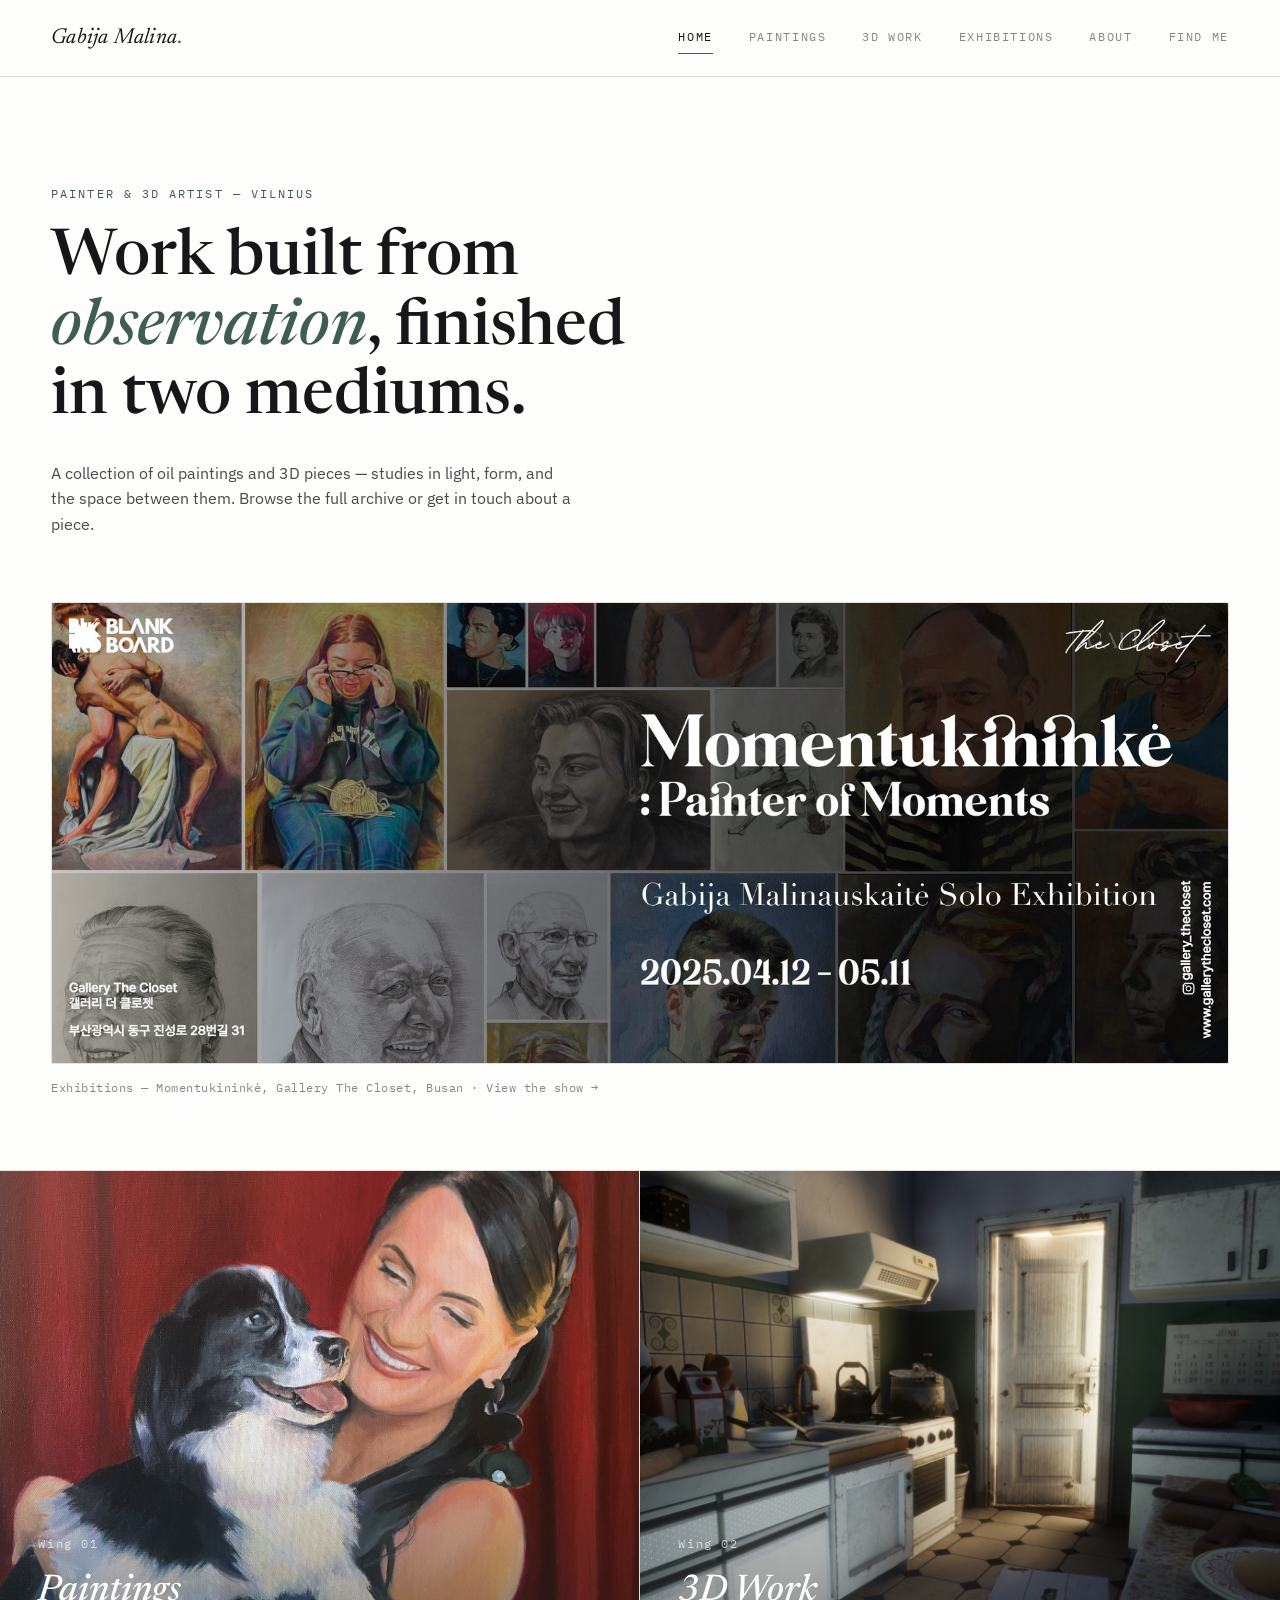
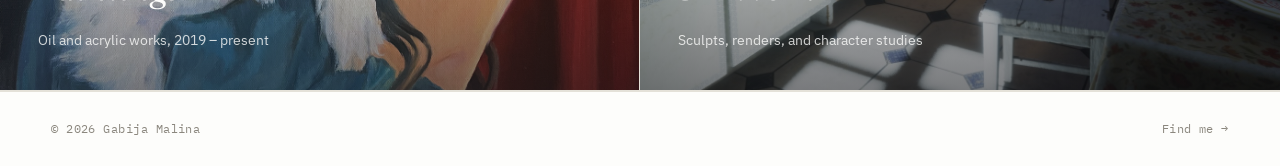
==== index.html @ f304616f "Add files via upload" ====
<!doctype html>
<html lang="en">
<head>
<meta charset="UTF-8">
<meta name="viewport" content="width=device-width, initial-scale=1">
<title>Gabija Malina — Paintings &amp; 3D Work</title>
<meta name="description" content="Portfolio of paintings and 3D work by Gabija Malinauskaite.">
<meta property="og:type" content="website">
<meta property="og:url" content="https://gabijamalina.com/">
<meta property="og:title" content="Gabija Malina — Paintings &amp; 3D Work">
<meta property="og:description" content="Portfolio of paintings and 3D work by Gabija Malinauskaite.">
<meta property="og:image" content="https://gabijamalina.com/images/hero.jpg">
<meta name="twitter:card" content="summary_large_image">
<meta name="twitter:title" content="Gabija Malina — Paintings &amp; 3D Work">
<meta name="twitter:description" content="Portfolio of paintings and 3D work by Gabija Malinauskaite.">
<meta name="twitter:image" content="https://gabijamalina.com/images/hero.jpg">
<link rel="preconnect" href="https://fonts.googleapis.com">
<link rel="preconnect" href="https://fonts.gstatic.com" crossorigin>
<link href="https://fonts.googleapis.com/css2?family=Newsreader:ital,wght@0,400;0,500;1,500&family=IBM+Plex+Sans:wght@400;500&family=IBM+Plex+Mono:wght@400;500&display=swap" rel="stylesheet">
<link rel="stylesheet" href="css/style.css">
</head>
<body>

<header class="site-header">
  <div class="wrap">
    <a class="brand" href="index.html">Gabija Malina<span>.</span></a>
    <button class="nav-toggle" aria-label="Toggle menu" aria-expanded="false">☰</button>
    <nav class="primary">
      <a href="index.html" aria-current="page">Home</a>
      <a href="paintings/index.html">Paintings</a>
      <a href="3d-work/index.html">3D Work</a>
      <a href="momentukininke.html">Exhibitions</a>
      <a href="about.html">About</a>
      <a href="contact.html">Find Me</a>
    </nav>
  </div>
</header>

<main>
  <section class="hero">
    <div class="wrap">
      <p class="hero-eyebrow">Painter &amp; 3D Artist — Vilnius</p>
      <h1>Work built from <em>observation</em>, finished in two mediums.</h1>
      <p class="lede">A collection of oil paintings and 3D pieces — studies in light, form, and the space between them. Browse the full archive or get in touch about a piece.</p>
      <a class="exhibition-feature" href="momentukininke.html" aria-label="View the Momentukininkė solo exhibition">
        <span class="exhibition-feature-image">
          <img src="images/momentukininke/momentukininke-header.jpg" alt="Momentukininkė: Painter of Moments — Gabija Malina solo exhibition banner, Gallery The Closet, Busan, 2025.04.12–05.11">
        </span>
        <span class="exhibition-feature-caption">Exhibitions — Momentukininkė, Gallery The Closet, Busan · View the show →</span>
      </a>
    </div>
  </section>

  <section class="wings" aria-label="Browse by medium">
    <a class="wing" href="paintings/index.html">
      <img src="images/paintings/piece-01.jpg" alt="">
      <div class="wing-label">
        <p class="num">Wing 01</p>
        <h2>Paintings</h2>
        <p>Oil and acrylic works, 2019 – present</p>
      </div>
    </a>
    <a class="wing" href="3d-work/index.html">
      <img src="images/3d-work/piece-01.jpg" alt="">
      <div class="wing-label">
        <p class="num">Wing 02</p>
        <h2>3D Work</h2>
        <p>Sculpts, renders, and character studies</p>
      </div>
    </a>
  </section>
</main>

<footer class="site-footer">
  <div class="wrap">
    <p>&copy; <span id="year"></span> Gabija Malina</p>
    <p><a href="contact.html">Find me →</a></p>
  </div>
</footer>

<script src="js/main.js"></script>
</body>
</html>
---- css/style.css ----
/* ============================================================
   Design tokens
   ============================================================ */
:root {
  --paper: #fdfdfb;
  --canvas: #f3f1ea;
  --ink: #17171a;
  --stone: #8b877e;
  --line: #e4e1d8;
  --verdigris: #3f5d53;
  --oxide: #b5502d;

  --serif: "Newsreader", Georgia, serif;
  --sans: "IBM Plex Sans", -apple-system, BlinkMacSystemFont, sans-serif;
  --mono: "IBM Plex Mono", "SFMono-Regular", monospace;

  --max: 1320px;
  --gutter: clamp(20px, 4vw, 56px);
}

* { box-sizing: border-box; }

html {
  scroll-behavior: smooth;
}

@media (prefers-reduced-motion: reduce) {
  html { scroll-behavior: auto; }
  * { animation-duration: 0.01ms !important; transition-duration: 0.01ms !important; }
}

body {
  margin: 0;
  background: var(--paper);
  color: var(--ink);
  font-family: var(--sans);
  font-size: 16px;
  line-height: 1.6;
  -webkit-font-smoothing: antialiased;
}

img { max-width: 100%; display: block; }
a { color: inherit; }

:focus-visible {
  outline: 2px solid var(--verdigris);
  outline-offset: 3px;
}

.wrap {
  max-width: var(--max);
  margin: 0 auto;
  padding: 0 var(--gutter);
}

/* ============================================================
   Header / Nav
   ============================================================ */
.site-header {
  position: sticky;
  top: 0;
  z-index: 40;
  background: rgba(253, 253, 251, 0.88);
  backdrop-filter: blur(6px);
  border-bottom: 1px solid var(--line);
}

.site-header .wrap {
  display: flex;
  align-items: center;
  justify-content: space-between;
  height: 76px;
}

.brand {
  font-family: var(--serif);
  font-style: italic;
  font-size: 1.35rem;
  letter-spacing: 0.01em;
  text-decoration: none;
  color: var(--ink);
}

.brand span {
  color: var(--verdigris);
  font-style: normal;
}

nav.primary {
  display: flex;
  gap: clamp(18px, 3vw, 36px);
}

nav.primary a {
  font-family: var(--mono);
  font-size: 0.72rem;
  text-transform: uppercase;
  letter-spacing: 0.14em;
  text-decoration: none;
  color: var(--stone);
  padding: 6px 0;
  border-bottom: 1px solid transparent;
  transition: color 0.2s ease, border-color 0.2s ease;
}

nav.primary a:hover,
nav.primary a[aria-current="page"] {
  color: var(--ink);
  border-color: var(--verdigris);
}

.nav-toggle {
  display: none;
  background: none;
  border: 1px solid var(--line);
  border-radius: 4px;
  width: 40px;
  height: 40px;
  align-items: center;
  justify-content: center;
}

/* ============================================================
   Hero (home)
   ============================================================ */
.hero {
  padding: clamp(48px, 9vw, 108px) 0 clamp(40px, 6vw, 72px);
  border-bottom: 1px solid var(--line);
}

.hero-eyebrow {
  font-family: var(--mono);
  font-size: 0.72rem;
  text-transform: uppercase;
  letter-spacing: 0.18em;
  color: var(--verdigris);
  margin: 0 0 22px;
}

.hero h1 {
  font-family: var(--serif);
  font-weight: 500;
  font-size: clamp(2.1rem, 5.2vw, 4rem);
  line-height: 1.08;
  margin: 0 0 28px;
  max-width: 15ch;
}

.hero h1 em {
  color: var(--verdigris);
  font-style: italic;
}

.hero p.lede {
  max-width: 52ch;
  font-size: clamp(1rem, 1.2vw, 1.15rem);
  color: #4a4a4d;
  margin: 0;
}

.exhibition-feature {
  display: block;
  margin-top: clamp(36px, 6vw, 64px);
  text-decoration: none;
  color: var(--ink);
}

.exhibition-feature-image {
  display: block;
  border-radius: 2px;
  overflow: hidden;
  border: 1px solid var(--line);
}

.exhibition-feature-image img {
  display: block;
  width: 100%;
  height: clamp(220px, 40vw, 460px);
  object-fit: cover;
  transform: scale(1.02);
  transition: transform 0.6s cubic-bezier(.2,.7,.3,1);
}

.exhibition-feature:hover .exhibition-feature-image img,
.exhibition-feature:focus-visible .exhibition-feature-image img {
  transform: scale(1.06);
}

.exhibition-feature-caption {
  display: block;
  margin-top: 14px;
  font-family: var(--mono);
  font-size: 0.78rem;
  letter-spacing: 0.04em;
  color: var(--stone);
  transition: color 0.25s ease;
}

.exhibition-feature:hover .exhibition-feature-caption,
.exhibition-feature:focus-visible .exhibition-feature-caption {
  color: var(--verdigris);
}

/* ============================================================
   Wings (Paintings / 3D Work split panels on home)
   ============================================================ */
.wings {
  display: grid;
  grid-template-columns: 1fr 1fr;
}

.wing {
  position: relative;
  display: block;
  text-decoration: none;
  color: var(--ink);
  border-right: 1px solid var(--line);
  border-bottom: 1px solid var(--line);
  overflow: hidden;
  min-height: clamp(320px, 42vw, 520px);
}

.wing:last-child { border-right: none; }

.wing img {
  position: absolute;
  inset: 0;
  width: 100%;
  height: 100%;
  object-fit: cover;
  transform: scale(1.02);
  transition: transform 0.7s cubic-bezier(.2,.7,.3,1), filter 0.5s ease;
  filter: saturate(0.85);
}

.wing:hover img,
.wing:focus-visible img {
  transform: scale(1.08);
  filter: saturate(1.05);
}

.wing::after {
  content: "";
  position: absolute;
  inset: 0;
  background: linear-gradient(to top, rgba(23,23,26,0.55) 0%, rgba(23,23,26,0.05) 45%, transparent 60%);
}

.wing-label {
  position: relative;
  z-index: 2;
  height: 100%;
  display: flex;
  flex-direction: column;
  justify-content: flex-end;
  padding: clamp(20px, 3vw, 40px);
  color: var(--paper);
}

.wing-label .num {
  font-family: var(--mono);
  font-size: 0.72rem;
  letter-spacing: 0.14em;
  opacity: 0.85;
  margin-bottom: 10px;
}

.wing-label h2 {
  font-family: var(--serif);
  font-style: italic;
  font-weight: 500;
  font-size: clamp(1.5rem, 3vw, 2.3rem);
  margin: 0 0 6px;
}

.wing-label p {
  margin: 0;
  font-size: 0.9rem;
  color: rgba(253,253,251,0.8);
}

/* ============================================================
   Gallery grid (masonry via columns) + wall-label hover
   ============================================================ */
.gallery-intro {
  padding: clamp(40px, 6vw, 64px) 0 clamp(24px, 3vw, 36px);
}

.gallery-intro .hero-eyebrow { margin-bottom: 16px; }

.gallery-intro h1,
.gallery-intro h2 {
  font-family: var(--serif);
  font-weight: 500;
  font-size: clamp(1.8rem, 4vw, 2.6rem);
  margin: 0 0 14px;
}

.gallery-intro p {
  max-width: 60ch;
  color: #4a4a4d;
  margin: 0;
}

.gallery {
  padding: 0 0 clamp(48px, 8vw, 96px);
  column-count: 3;
  column-gap: var(--gutter);
}

@media (max-width: 900px) { .gallery { column-count: 2; } }
@media (max-width: 560px) { .gallery { column-count: 1; } }

.piece {
  break-inside: avoid;
  margin-bottom: var(--gutter);
  position: relative;
  border: 1px solid var(--line);
  overflow: hidden;
  cursor: zoom-in;
}

.piece img {
  width: 100%;
  height: auto;
  display: block;
  transition: transform 0.5s ease;
}

.piece:hover img { transform: scale(1.03); }

.piece .label {
  position: absolute;
  left: 0; right: 0; bottom: 0;
  padding: 14px 16px;
  background: rgba(253,253,251,0.96);
  border-top: 1px solid var(--line);
  transform: translateY(100%);
  transition: transform 0.35s cubic-bezier(.2,.7,.3,1);
}

.piece:hover .label,
.piece:focus-within .label { transform: translateY(0); }

.piece .label .title {
  font-family: var(--serif);
  font-style: italic;
  font-size: 1.02rem;
  margin: 0 0 3px;
}

.piece .label .meta {
  font-family: var(--mono);
  font-size: 0.68rem;
  letter-spacing: 0.04em;
  color: var(--stone);
  margin: 0;
}

/* Lightbox */
.lightbox {
  position: fixed;
  inset: 0;
  background: rgba(23,23,26,0.94);
  display: none;
  flex-direction: column;
  align-items: center;
  justify-content: center;
  z-index: 100;
  padding: 5vh 5vw;
}

.lightbox.open { display: flex; }

.lightbox-track {
  display: flex;
  overflow-x: auto;
  scroll-snap-type: x mandatory;
  -webkit-overflow-scrolling: touch;
  max-width: 100%;
  max-height: 82vh;
  scrollbar-width: none;
}

.lightbox-track::-webkit-scrollbar { display: none; }

.lightbox-track img {
  scroll-snap-align: center;
  flex: 0 0 100%;
  max-width: 90vw;
  max-height: 82vh;
  object-fit: contain;
  border: 1px solid rgba(253,253,251,0.15);
}

.lightbox-track.has-multiple img { cursor: pointer; }

.lightbox-prev,
.lightbox-next {
  position: absolute;
  top: 50%;
  transform: translateY(-50%);
  background: none;
  border: 1px solid rgba(253,253,251,0.4);
  color: var(--paper);
  width: 44px;
  height: 44px;
  font-size: 1.4rem;
  line-height: 1;
  cursor: pointer;
  border-radius: 50%;
  display: flex;
  align-items: center;
  justify-content: center;
  z-index: 5;
}

.lightbox-prev:hover,
.lightbox-next:hover { border-color: var(--paper); }

.lightbox-prev { left: 20px; }
.lightbox-next { right: 20px; }

@media (max-width: 640px) {
  .lightbox-prev,
  .lightbox-next {
    width: 36px;
    height: 36px;
    font-size: 1.1rem;
  }
  .lightbox-prev { left: 8px; }
  .lightbox-next { right: 8px; }
}

.lightbox-caption {
  margin-top: 18px;
  text-align: center;
  color: var(--paper);
  font-family: var(--mono);
  font-size: 0.75rem;
  letter-spacing: 0.06em;
}

.lightbox-dots {
  display: flex;
  justify-content: center;
  gap: 10px;
  margin-top: 14px;
}

.lightbox-dots button {
  width: 7px;
  height: 7px;
  padding: 0;
  border: none;
  border-radius: 50%;
  background: rgba(253,253,251,0.35);
  cursor: pointer;
  transition: background 0.2s ease, transform 0.2s ease;
}

.lightbox-dots button.active {
  background: var(--paper);
  transform: scale(1.3);
}

.lightbox-close {
  position: absolute;
  top: 24px; right: 28px;
  background: none;
  border: 1px solid rgba(253,253,251,0.4);
  color: var(--paper);
  width: 40px; height: 40px;
  font-size: 1.1rem;
  cursor: pointer;
  border-radius: 2px;
}

.lightbox-close:hover { border-color: var(--paper); }

/* ============================================================
   About page
   ============================================================ */
.about-layout {
  display: grid;
  grid-template-columns: 1fr 1.3fr;
  gap: clamp(32px, 6vw, 72px);
  padding: clamp(40px, 7vw, 80px) var(--gutter) clamp(56px, 8vw, 100px);
  align-items: start;
}

@media (max-width: 800px) {
  .about-layout { grid-template-columns: 1fr; }
}

.about-layout img {
  border: 1px solid var(--line);
  width: 100%;
}

.about-copy .hero-eyebrow { margin-bottom: 16px; }

.about-copy h1 {
  font-family: var(--serif);
  font-weight: 500;
  font-size: clamp(1.8rem, 3.6vw, 2.4rem);
  margin: 0 0 20px;
}

.about-copy p {
  color: #3a3a3d;
  max-width: 62ch;
  margin: 0 0 18px;
}

.about-copy p:last-child { margin-bottom: 0; }

.credentials {
  margin-top: clamp(32px, 5vw, 48px);
  padding-top: clamp(28px, 4vw, 40px);
  border-top: 1px solid var(--line);
  display: grid;
  gap: clamp(24px, 3.5vw, 36px);
}

.credentials-heading {
  font-family: var(--mono);
  font-size: 0.72rem;
  text-transform: uppercase;
  letter-spacing: 0.14em;
  color: var(--verdigris);
  margin: 0 0 14px;
}

.credentials-list {
  list-style: none;
  margin: 0;
  padding: 0;
  display: grid;
  gap: 14px;
}

.credentials-title {
  font-family: var(--serif);
  font-size: 1.02rem;
  margin: 0 0 3px;
  color: var(--ink);
}

.credentials-title a { text-decoration: underline; text-underline-offset: 2px; }
.credentials-title a:hover { color: var(--verdigris); }

.credentials-meta {
  font-family: var(--mono);
  font-size: 0.78rem;
  color: var(--stone);
  margin: 0;
}

.credentials-software {
  font-size: 0.95rem;
  color: #3a3a3d;
  margin: 0;
  max-width: 62ch;
}

/* ============================================================
   Contact page ("find me")
   ============================================================ */
.contact-hero {
  padding: clamp(48px, 8vw, 96px) var(--gutter) clamp(24px, 4vw, 40px);
}

.contact-hero h1 {
  font-family: var(--serif);
  font-weight: 500;
  font-style: italic;
  font-size: clamp(2rem, 4.5vw, 3.2rem);
  margin: 0 0 16px;
}

.contact-hero p {
  color: #4a4a4d;
  max-width: 50ch;
  margin: 0;
}

.contact-list {
  list-style: none;
  margin: 0 auto clamp(48px, 7vw, 80px);
  padding: 0 var(--gutter);
  border-top: 1px solid var(--line);
}

.contact-list li {
  border-bottom: 1px solid var(--line);
}

.contact-list a {
  display: grid;
  grid-template-columns: minmax(120px, 220px) 1fr auto;
  align-items: baseline;
  gap: 16px;
  padding: clamp(18px, 3vw, 28px) 4px;
  text-decoration: none;
  color: var(--ink);
}

.contact-list .platform {
  font-family: var(--serif);
  font-style: italic;
  font-size: clamp(1.2rem, 2.6vw, 1.7rem);
  transition: color 0.2s ease;
}

.contact-list a:hover .platform,
.contact-list a:focus-visible .platform { color: var(--verdigris); }

.contact-list .handle {
  font-family: var(--mono);
  font-size: 0.78rem;
  color: var(--stone);
  text-align: left;
  white-space: nowrap;
}

.contact-list .arrow {
  font-family: var(--mono);
  font-size: 0.9rem;
  opacity: 0;
  transform: translateX(-4px);
  transition: all 0.2s ease;
}

.contact-list a:hover .arrow,
.contact-list a:focus-visible .arrow { opacity: 1; transform: translateX(0); }

/* ============================================================
   Footer
   ============================================================ */
.site-footer {
  border-top: 1px solid var(--line);
  padding: 28px 0;
}

.site-footer .wrap {
  display: flex;
  justify-content: space-between;
  align-items: center;
  flex-wrap: wrap;
  gap: 12px;
}

.site-footer p {
  font-family: var(--mono);
  font-size: 0.72rem;
  letter-spacing: 0.04em;
  color: var(--stone);
  margin: 0;
}

.site-footer a { color: var(--stone); text-decoration: none; }
.site-footer a:hover { color: var(--verdigris); }


/* ============================================================
   Exhibition page (Momentukininkė)
   ============================================================ */
.exhibition-hero {
  padding: clamp(40px, 6vw, 64px) 0 0;
}

.exhibition-hero .hero-image-wrapper {
  border: 1px solid var(--line);
  overflow: hidden;
  margin-bottom: clamp(24px, 4vw, 36px);
}

.exhibition-hero .hero-image-wrapper img {
  width: 100%;
  height: clamp(220px, 42vw, 480px);
  object-fit: cover;
}

.exhibition-hero .page-title {
  font-family: var(--serif);
  font-style: italic;
  font-weight: 500;
  font-size: clamp(1.6rem, 3.4vw, 2.6rem);
  line-height: 1.15;
  margin: 0 0 clamp(32px, 5vw, 48px);
}

.exhibition-article {
  padding: 0 0 clamp(56px, 8vw, 96px);
}

.exhibition-article p {
  color: #3a3a3d;
  margin: 0 0 22px;
  font-size: 1.02rem;
}

.exhibition-article em {
  color: var(--verdigris);
  font-style: italic;
}

.exhibition-article .image-grid {
  display: grid;
  grid-template-columns: repeat(auto-fit, minmax(220px, 1fr));
  gap: var(--gutter);
  margin: clamp(28px, 5vw, 44px) 0;
}

.exhibition-article .grid-item {
  border: 1px solid var(--line);
  overflow: hidden;
  aspect-ratio: 4 / 5;
  cursor: zoom-in;
}

.exhibition-article .grid-item img {
  width: 100%;
  height: 100%;
  object-fit: cover;
}

.timeline-era {
  margin: clamp(48px, 7vw, 72px) 0 0;
}

.timeline-era h3 {
  font-family: var(--serif);
  font-style: italic;
  font-weight: 500;
  font-size: clamp(1.3rem, 2.6vw, 1.8rem);
  margin: 0 0 14px;
}

.timeline-note {
  background: var(--canvas);
  padding: 16px 20px;
  margin: 0 0 clamp(24px, 4vw, 32px);
  color: #4a4a4d;
  font-size: 0.95rem;
}

.artwork-grid {
  display: grid;
  grid-template-columns: repeat(auto-fit, minmax(220px, 1fr));
  gap: var(--gutter);
  margin: 0 0 clamp(28px, 5vw, 44px);
}

.artwork-grid figure,
.artwork-columns figure {
  margin: 0;
  position: relative;
  overflow: hidden;
  border: 1px solid var(--line);
}

.artwork-grid img,
.artwork-columns img {
  width: 100%;
  height: auto;
  display: block;
  cursor: zoom-in;
  transition: transform 0.5s ease;
}

.artwork-grid figure:hover img,
.artwork-grid figure:focus-within img,
.artwork-columns figure:hover img,
.artwork-columns figure:focus-within img { transform: scale(1.03); }

.artwork-grid figcaption,
.artwork-columns figcaption {
  position: absolute;
  left: 0; right: 0; bottom: 0;
  padding: 14px 16px;
  background: rgba(253,253,251,0.96);
  border-top: 1px solid var(--line);
  font-family: var(--serif);
  font-style: italic;
  font-size: 1.02rem;
  letter-spacing: normal;
  color: var(--ink);
  margin: 0;
  transform: translateY(100%);
  transition: transform 0.35s cubic-bezier(.2,.7,.3,1);
}

.artwork-grid figure:hover figcaption,
.artwork-grid figure:focus-within figcaption,
.artwork-columns figure:hover figcaption,
.artwork-columns figure:focus-within figcaption { transform: translateY(0); }

.artwork-grid--five {
  grid-template-columns: repeat(5, 1fr);
}

@media (max-width: 900px) { .artwork-grid--five { grid-template-columns: repeat(3, 1fr); } }
@media (max-width: 560px) { .artwork-grid--five { grid-template-columns: repeat(2, 1fr); } }

/* Explicit 3-column layout: each column is hand-assigned in the HTML
   (e.g. 2 / 3 / 2 pieces), instead of relying on CSS multi-column
   auto-balancing, which was distributing images unpredictably. */
.artwork-columns {
  display: flex;
  gap: var(--gutter);
  margin: 0 0 clamp(28px, 5vw, 44px);
}

.artwork-col {
  flex: 1;
  display: flex;
  flex-direction: column;
  gap: var(--gutter);
  min-width: 0;
}

/* Middle column holds 3 images vs. 2 in the side columns — scale its
   images down a bit (width only, aspect ratio preserved) so the total
   column height lines up with the sides. Nudge the percentage if your
   actual images make the columns drift out of sync. */
.artwork-columns .artwork-col:nth-child(2) figure {
  width: 63%;
  margin-left: auto;
  margin-right: auto;
}

@media (max-width: 700px) {
  .artwork-columns .artwork-col:nth-child(2) figure {
    width: 100%;
  }
}

@media (max-width: 700px) {
  .artwork-columns { flex-direction: column; }
}

/* ============================================================
   Mobile nav
   ============================================================ */
@media (max-width: 720px) {
  .nav-toggle { display: flex; }
  nav.primary {
    position: absolute;
    top: 76px; left: 0; right: 0;
    background: var(--paper);
    border-bottom: 1px solid var(--line);
    flex-direction: column;
    padding: 8px var(--gutter) 20px;
    gap: 4px;
    display: none;
  }
  nav.primary.open { display: flex; }
  nav.primary a { padding: 10px 0; }
  .wings { grid-template-columns: 1fr; }
  .wing { border-right: none; }
}
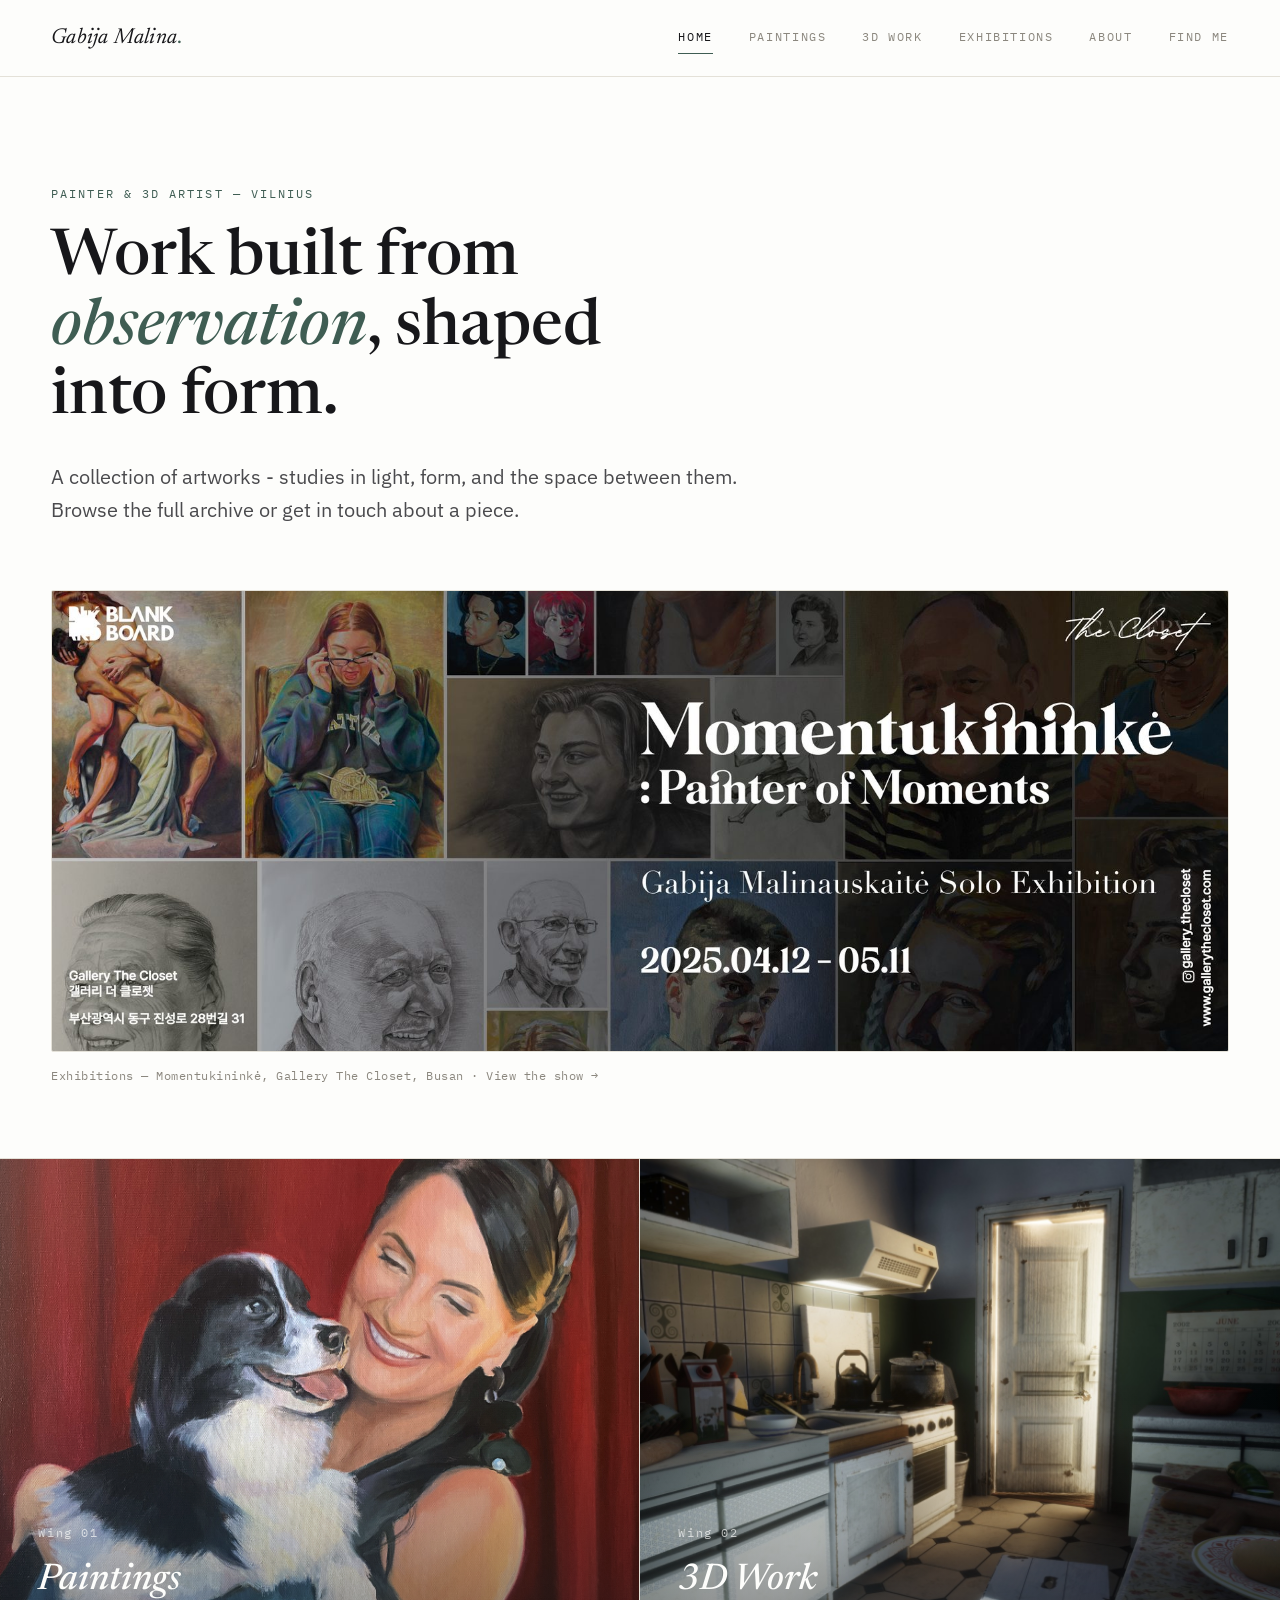
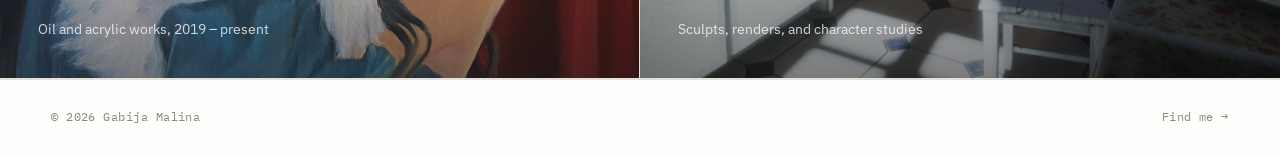
==== commit e9681169: "Add files via upload" ====
--- a/index.html
+++ b/index.html
@@ -40,8 +40,8 @@
   <section class="hero">
     <div class="wrap">
       <p class="hero-eyebrow">Painter &amp; 3D Artist — Vilnius</p>
-      <h1>Work built from <em>observation</em>, finished in two mediums.</h1>
-      <p class="lede">A collection of oil paintings and 3D pieces — studies in light, form, and the space between them. Browse the full archive or get in touch about a piece.</p>
+      <h1>Work built from <em>observation</em>, shaped into form.</h1>
+      <p class="lede">A collection of artworks - studies in light, form, and the space between them. <br>Browse the full archive or get in touch about a piece.</p>
       <a class="exhibition-feature" href="momentukininke.html" aria-label="View the Momentukininkė solo exhibition">
         <span class="exhibition-feature-image">
           <img src="images/momentukininke/momentukininke-header.jpg" alt="Momentukininkė: Painter of Moments — Gabija Malina solo exhibition banner, Gallery The Closet, Busan, 2025.04.12–05.11">
--- a/css/style.css
+++ b/css/style.css
@@ -152,8 +152,8 @@
 }
 
 .hero p.lede {
-  max-width: 52ch;
-  font-size: clamp(1rem, 1.2vw, 1.15rem);
+  max-width: 64ch;
+  font-size: clamp(1.05rem, 1.6vw, 1.3rem);
   color: #4a4a4d;
   margin: 0;
 }
@@ -297,7 +297,8 @@
 }
 
 .gallery-intro p {
-  max-width: 60ch;
+  max-width: 70ch;
+  font-size: clamp(1rem, 1.3vw, 1.15rem);
   color: #4a4a4d;
   margin: 0;
 }
@@ -481,46 +482,70 @@
 /* ============================================================
    About page
    ============================================================ */
-.about-layout {
+.about-hero {
   display: grid;
-  grid-template-columns: 1fr 1.3fr;
+  grid-template-columns: 1fr 1.15fr;
   gap: clamp(32px, 6vw, 72px);
-  padding: clamp(40px, 7vw, 80px) var(--gutter) clamp(56px, 8vw, 100px);
+  padding: clamp(40px, 7vw, 80px) var(--gutter) clamp(28px, 4vw, 40px);
   align-items: start;
 }
 
 @media (max-width: 800px) {
-  .about-layout { grid-template-columns: 1fr; }
-}
-
-.about-layout img {
+  .about-hero { grid-template-columns: 1fr; }
+}
+
+.about-hero img {
   border: 1px solid var(--line);
   width: 100%;
-}
-
-.about-copy .hero-eyebrow { margin-bottom: 16px; }
-
-.about-copy h1 {
+  display: block;
+}
+
+.about-hero-copy .hero-eyebrow { margin-bottom: 16px; }
+
+.about-hero-copy h1 {
   font-family: var(--serif);
   font-weight: 500;
   font-size: clamp(1.8rem, 3.6vw, 2.4rem);
   margin: 0 0 20px;
 }
 
-.about-copy p {
+.about-hero-copy p {
   color: #3a3a3d;
   max-width: 62ch;
   margin: 0 0 18px;
 }
 
-.about-copy p:last-child { margin-bottom: 0; }
+.about-hero-copy p:last-child { margin-bottom: 0; }
+
+.about-cta {
+  padding: 22px var(--gutter);
+  border-top: 1px solid var(--line);
+  border-bottom: 1px solid var(--line);
+}
+
+.about-cta p {
+  margin: 0;
+  font-family: var(--serif);
+  font-style: italic;
+  font-size: 1.08rem;
+}
+
+.about-cta a {
+  text-decoration: underline;
+  text-underline-offset: 2px;
+}
+
+.about-cta a:hover { color: var(--verdigris); }
 
 .credentials {
-  margin-top: clamp(32px, 5vw, 48px);
-  padding-top: clamp(28px, 4vw, 40px);
-  border-top: 1px solid var(--line);
+  padding: clamp(40px, 6vw, 64px) var(--gutter) clamp(64px, 9vw, 96px);
   display: grid;
-  gap: clamp(24px, 3.5vw, 36px);
+  grid-template-columns: repeat(3, 1fr);
+  gap: clamp(32px, 5vw, 56px);
+}
+
+@media (max-width: 800px) {
+  .credentials { grid-template-columns: 1fr; gap: 40px; }
 }
 
 .credentials-heading {
@@ -529,7 +554,7 @@
   text-transform: uppercase;
   letter-spacing: 0.14em;
   color: var(--verdigris);
-  margin: 0 0 14px;
+  margin: 0 0 16px;
 }
 
 .credentials-list {
@@ -537,7 +562,7 @@
   margin: 0;
   padding: 0;
   display: grid;
-  gap: 14px;
+  gap: 16px;
 }
 
 .credentials-title {
@@ -552,16 +577,17 @@
 
 .credentials-meta {
   font-family: var(--mono);
-  font-size: 0.78rem;
+  font-size: 0.76rem;
   color: var(--stone);
-  margin: 0;
+  margin: 0 0 4px;
+  line-height: 1.5;
 }
 
 .credentials-software {
-  font-size: 0.95rem;
-  color: #3a3a3d;
-  margin: 0;
-  max-width: 62ch;
+    font-family: var(--serif);
+    font-size: 1.02rem;
+    margin: 0;
+    color: var(--ink);
 }
 
 /* ============================================================
@@ -581,7 +607,8 @@
 
 .contact-hero p {
   color: #4a4a4d;
-  max-width: 50ch;
+  max-width: 62ch;
+  font-size: clamp(1rem, 1.3vw, 1.15rem);
   margin: 0;
 }
 
@@ -779,17 +806,35 @@
 .artwork-columns figcaption {
   position: absolute;
   left: 0; right: 0; bottom: 0;
-  padding: 14px 16px;
+  padding: 12px 16px;
   background: rgba(253,253,251,0.96);
   border-top: 1px solid var(--line);
+  margin: 0;
+  transform: translateY(100%);
+  transition: transform 0.35s cubic-bezier(.2,.7,.3,1);
+}
+
+.artwork-grid figcaption .cap-title,
+.artwork-columns figcaption .cap-title {
+  display: block;
   font-family: var(--serif);
   font-style: italic;
   font-size: 1.02rem;
   letter-spacing: normal;
   color: var(--ink);
-  margin: 0;
-  transform: translateY(100%);
-  transition: transform 0.35s cubic-bezier(.2,.7,.3,1);
+}
+
+.artwork-grid figcaption .cap-meta,
+.artwork-columns figcaption .cap-meta {
+  display: block;
+  margin-top: 3px;
+  font-family: var(--mono);
+  font-size: 0.68rem;
+  letter-spacing: 0.01em;
+  color: var(--stone);
+  white-space: nowrap;
+  overflow: hidden;
+  text-overflow: ellipsis;
 }
 
 .artwork-grid figure:hover figcaption,
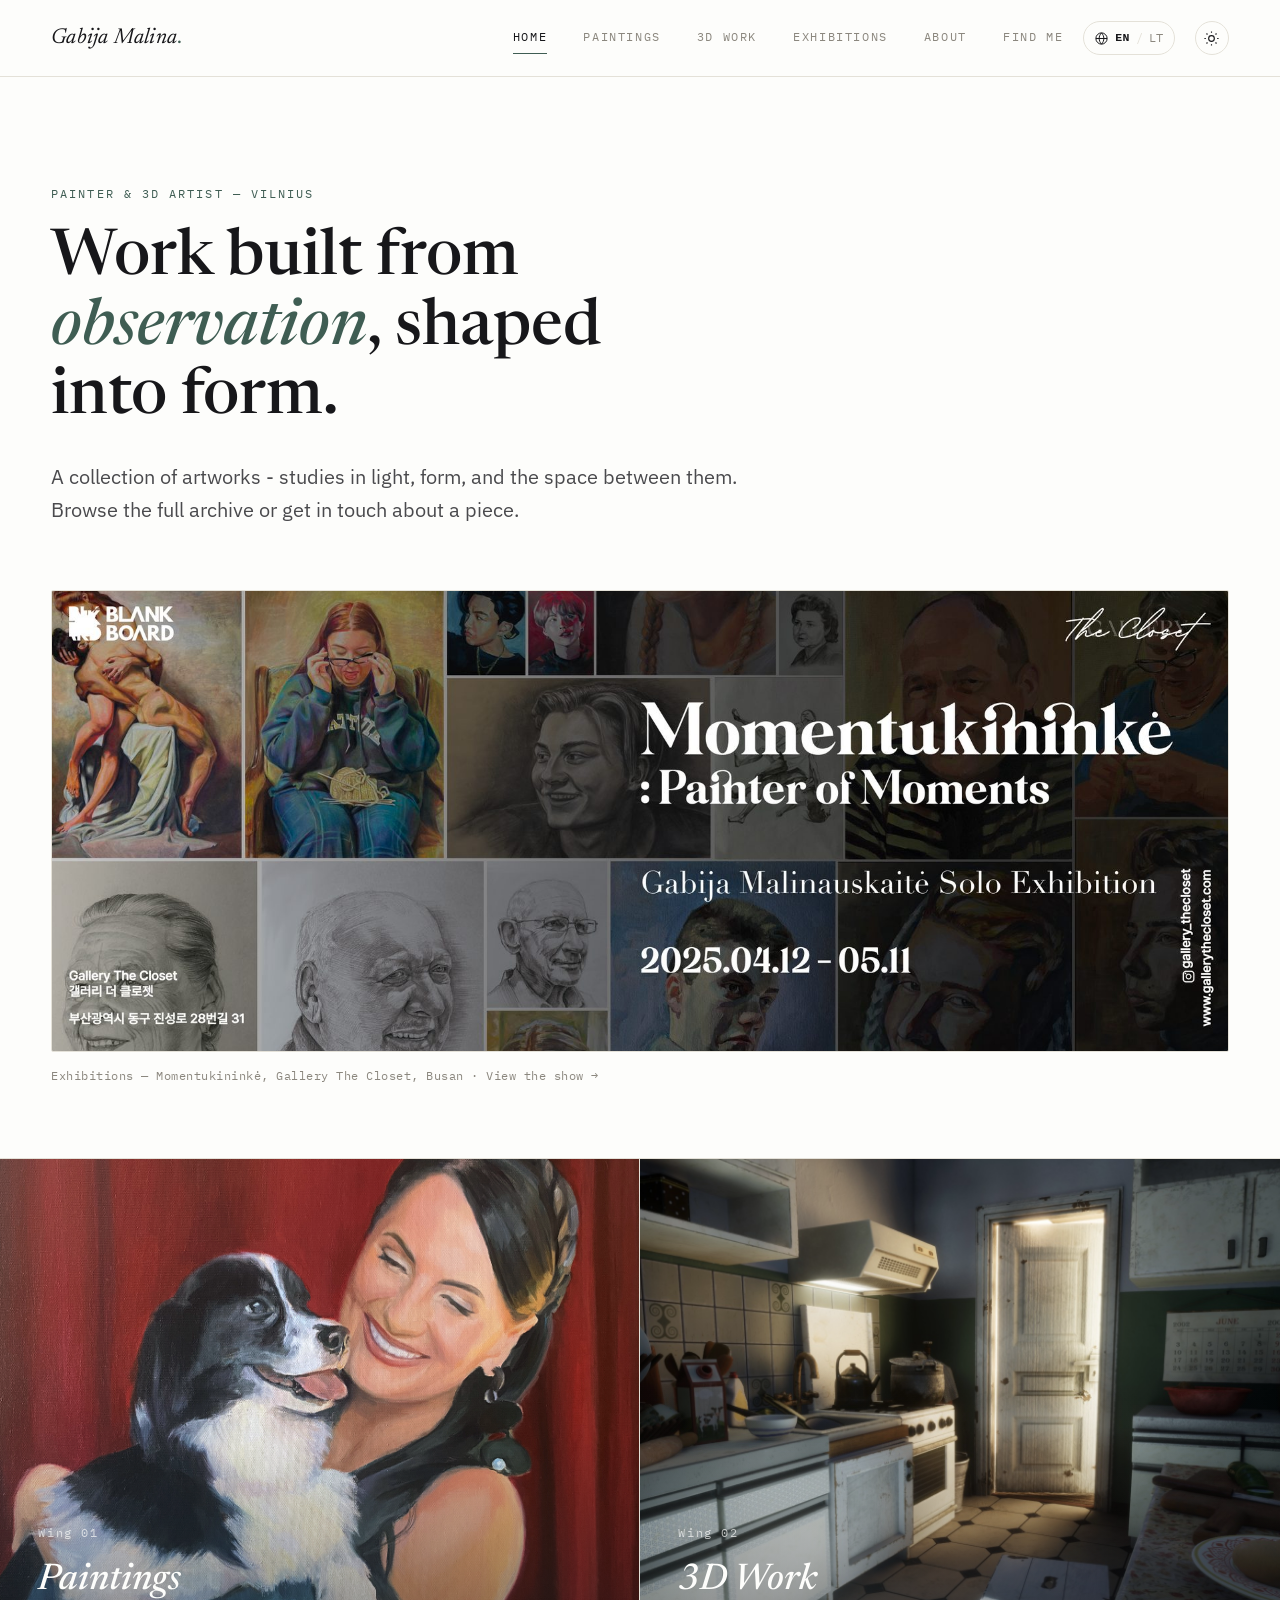
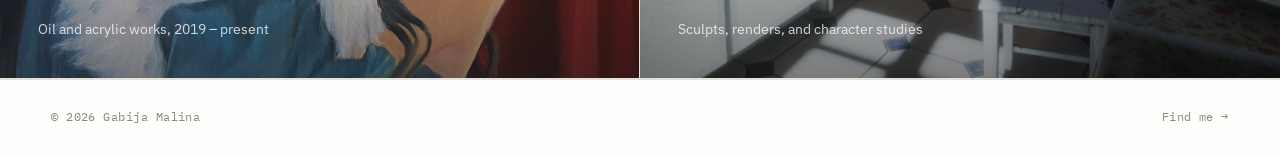
==== commit 3ca3cf3e: "Add files via upload" ====
--- a/index.html
+++ b/index.html
@@ -2,6 +2,22 @@
 <html lang="en">
 <head>
 <meta charset="UTF-8">
+<script>
+(function () {
+  try {
+    var saved = localStorage.getItem('theme');
+    var theme = saved || (window.matchMedia('(prefers-color-scheme: dark)').matches ? 'dark' : 'light');
+    if (theme === 'dark') document.documentElement.setAttribute('data-theme', 'dark');
+  } catch (e) {}
+})();
+</script>
+<link rel="icon" href="/favicon.ico" sizes="any">
+<link rel="icon" type="image/png" sizes="16x16" href="images/favicon/icon-16.png">
+<link rel="icon" type="image/png" sizes="32x32" href="images/favicon/icon-32.png">
+<link rel="icon" type="image/png" sizes="48x48" href="images/favicon/icon-48.png">
+<link rel="icon" type="image/png" sizes="192x192" href="images/favicon/icon-192.png">
+<link rel="apple-touch-icon" sizes="180x180" href="images/favicon/apple-touch-icon.png">
+<link rel="canonical" href="https://gabijamalina.com/">
 <meta name="viewport" content="width=device-width, initial-scale=1">
 <title>Gabija Malina — Paintings &amp; 3D Work</title>
 <meta name="description" content="Portfolio of paintings and 3D work by Gabija Malinauskaite.">
@@ -24,7 +40,7 @@
 <header class="site-header">
   <div class="wrap">
     <a class="brand" href="index.html">Gabija Malina<span>.</span></a>
-    <button class="nav-toggle" aria-label="Toggle menu" aria-expanded="false">☰</button>
+    <div class="nav-wrap">
     <nav class="primary">
       <a href="index.html" aria-current="page">Home</a>
       <a href="paintings/index.html">Paintings</a>
@@ -33,6 +49,18 @@
       <a href="about.html">About</a>
       <a href="contact.html">Find Me</a>
     </nav>
+      <div class="lang-switch" aria-label="Language">
+        <svg viewBox="0 0 24 24" aria-hidden="true"><circle cx="12" cy="12" r="9"></circle><path d="M3 12h18M12 3c2.4 2.6 3.8 5.8 3.8 9s-1.4 6.4-3.8 9c-2.4-2.6-3.8-5.8-3.8-9s1.4-6.4 3.8-9z"/></svg>
+        <span class="lang-current">EN</span>
+        <span class="lang-sep">/</span>
+        <a href="lt/index.html">LT</a>
+      </div>
+      <button class="theme-toggle" type="button" aria-label="Toggle dark mode" data-theme-toggle>
+        <svg class="icon-sun" viewBox="0 0 24 24" aria-hidden="true"><circle cx="12" cy="12" r="4"></circle><path d="M12 2v2M12 20v2M4.93 4.93l1.41 1.41M17.66 17.66l1.41 1.41M2 12h2M20 12h2M4.93 19.07l1.41-1.41M17.66 6.34l1.41-1.41"/></svg>
+        <svg class="icon-moon" viewBox="0 0 24 24" aria-hidden="true"><path d="M20 14.5A8.5 8.5 0 1 1 9.5 4a7 7 0 0 0 10.5 10.5z"/></svg>
+      </button>
+      <button class="nav-toggle" aria-label="Toggle menu" aria-expanded="false">☰</button>
+    </div>
   </div>
 </header>
 
--- a/css/style.css
+++ b/css/style.css
@@ -5,10 +5,12 @@
   --paper: #fdfdfb;
   --canvas: #f3f1ea;
   --ink: #17171a;
+  --ink-soft: #4a4a4d;
   --stone: #8b877e;
   --line: #e4e1d8;
   --verdigris: #3f5d53;
   --oxide: #b5502d;
+  --header-bg: rgba(253, 253, 251, 0.88);
 
   --serif: "Newsreader", Georgia, serif;
   --sans: "IBM Plex Sans", -apple-system, BlinkMacSystemFont, sans-serif;
@@ -16,6 +18,18 @@
 
   --max: 1320px;
   --gutter: clamp(20px, 4vw, 56px);
+}
+
+html[data-theme="dark"] {
+  --paper: #15151a;
+  --canvas: #1c1c21;
+  --ink: #f2f0ea;
+  --ink-soft: #c8c5bc;
+  --stone: #9b978d;
+  --line: #303035;
+  --verdigris: #6b9686;
+  --oxide: #d97a52;
+  --header-bg: rgba(21, 21, 26, 0.88);
 }
 
 * { box-sizing: border-box; }
@@ -37,6 +51,7 @@
   font-size: 16px;
   line-height: 1.6;
   -webkit-font-smoothing: antialiased;
+  transition: background-color 0.25s ease, color 0.25s ease;
 }
 
 img { max-width: 100%; display: block; }
@@ -60,9 +75,10 @@
   position: sticky;
   top: 0;
   z-index: 40;
-  background: rgba(253, 253, 251, 0.88);
+  background: var(--header-bg);
   backdrop-filter: blur(6px);
   border-bottom: 1px solid var(--line);
+  transition: background-color 0.25s ease, border-color 0.25s ease;
 }
 
 .site-header .wrap {
@@ -84,6 +100,11 @@
 .brand span {
   color: var(--verdigris);
   font-style: normal;
+}
+
+.nav-wrap {
+  display: flex;
+  align-items: center;
 }
 
 nav.primary {
@@ -120,6 +141,87 @@
   justify-content: center;
 }
 
+.theme-toggle {
+  display: inline-flex;
+  align-items: center;
+  justify-content: center;
+  width: 34px;
+  height: 34px;
+  margin-left: clamp(10px, 2vw, 20px);
+  background: none;
+  border: 1px solid var(--line);
+  border-radius: 50%;
+  color: var(--ink);
+  cursor: pointer;
+  flex: none;
+  transition: border-color 0.2s ease, color 0.2s ease, background-color 0.2s ease;
+}
+
+.theme-toggle:hover {
+  border-color: var(--verdigris);
+  color: var(--verdigris);
+}
+
+.theme-toggle svg {
+  width: 17px;
+  height: 17px;
+  stroke: currentColor;
+  fill: none;
+  stroke-width: 1.6;
+}
+
+.theme-toggle .icon-moon { display: none; }
+html[data-theme="dark"] .theme-toggle .icon-sun { display: none; }
+html[data-theme="dark"] .theme-toggle .icon-moon { display: block; }
+
+.lang-switch {
+  display: inline-flex;
+  align-items: center;
+  gap: 6px;
+  margin-left: clamp(10px, 2vw, 20px);
+  padding: 0 10px;
+  height: 34px;
+  border: 1px solid var(--line);
+  border-radius: 17px;
+  color: var(--ink);
+  font-family: var(--mono);
+  font-size: 0.72rem;
+  letter-spacing: 0.03em;
+  flex: none;
+}
+
+.lang-switch svg {
+  width: 15px;
+  height: 15px;
+  stroke: currentColor;
+  fill: none;
+  stroke-width: 1.6;
+  flex: none;
+}
+
+.lang-switch a,
+.lang-switch span {
+  color: inherit;
+  text-decoration: none;
+}
+
+.lang-switch a {
+  color: var(--stone);
+  transition: color 0.2s ease;
+}
+
+.lang-switch a:hover {
+  color: var(--verdigris);
+}
+
+.lang-switch .lang-current {
+  font-weight: 600;
+}
+
+.lang-switch .lang-sep {
+  color: var(--line);
+}
+
 /* ============================================================
    Hero (home)
    ============================================================ */
@@ -154,7 +256,7 @@
 .hero p.lede {
   max-width: 64ch;
   font-size: clamp(1.05rem, 1.6vw, 1.3rem);
-  color: #4a4a4d;
+  color: var(--ink-soft);
   margin: 0;
 }
 
@@ -286,6 +388,10 @@
   padding: clamp(40px, 6vw, 64px) 0 clamp(24px, 3vw, 36px);
 }
 
+.gallery-intro.tight-top {
+  padding-top: clamp(20px, 3vw, 32px);
+}
+
 .gallery-intro .hero-eyebrow { margin-bottom: 16px; }
 
 .gallery-intro h1,
@@ -299,7 +405,7 @@
 .gallery-intro p {
   max-width: 70ch;
   font-size: clamp(1rem, 1.3vw, 1.15rem);
-  color: #4a4a4d;
+  color: var(--ink-soft);
   margin: 0;
 }
 
@@ -510,7 +616,7 @@
 }
 
 .about-hero-copy p {
-  color: #3a3a3d;
+  color: var(--ink-soft);
   max-width: 62ch;
   margin: 0 0 18px;
 }
@@ -606,7 +712,7 @@
 }
 
 .contact-hero p {
-  color: #4a4a4d;
+  color: var(--ink-soft);
   max-width: 62ch;
   font-size: clamp(1rem, 1.3vw, 1.15rem);
   margin: 0;
@@ -722,8 +828,12 @@
   padding: 0 0 clamp(56px, 8vw, 96px);
 }
 
+.exhibition-article.tight-bottom {
+  padding-bottom: clamp(24px, 4vw, 36px);
+}
+
 .exhibition-article p {
-  color: #3a3a3d;
+  color: var(--ink-soft);
   margin: 0 0 22px;
   font-size: 1.02rem;
 }
@@ -757,6 +867,10 @@
   margin: clamp(48px, 7vw, 72px) 0 0;
 }
 
+.exhibition-article .timeline-era:first-child {
+  margin-top: clamp(20px, 3vw, 28px);
+}
+
 .timeline-era h3 {
   font-family: var(--serif);
   font-style: italic;
@@ -769,7 +883,7 @@
   background: var(--canvas);
   padding: 16px 20px;
   margin: 0 0 clamp(24px, 4vw, 32px);
-  color: #4a4a4d;
+  color: var(--ink-soft);
   font-size: 0.95rem;
 }
 
@@ -795,6 +909,46 @@
   display: block;
   cursor: zoom-in;
   transition: transform 0.5s ease;
+}
+
+/* Feature pair: two images shown at the same height, full width visible
+   (no cropping). Widths are proportional to each image's own aspect
+   ratio, so a wider/horizontal piece naturally sits wider than a
+   portrait piece next to it, while both fill the same row height. */
+.feature-pair {
+  display: flex;
+  gap: var(--gutter);
+  aspect-ratio: 2.135 / 1;
+  margin: 0 0 var(--gutter);
+}
+
+.feature-pair figure {
+  margin: 0;
+  overflow: hidden;
+  border: 1px solid var(--line);
+  position: relative;
+  flex-basis: 0;
+  min-width: 0;
+}
+
+.feature-pair figure:nth-child(1) { flex-grow: 0.667; }
+.feature-pair figure:nth-child(2) { flex-grow: 1.468; }
+
+.feature-pair img {
+  width: 100%;
+  height: 100%;
+  object-fit: contain;
+  display: block;
+  cursor: zoom-in;
+}
+
+@media (max-width: 700px) {
+  .feature-pair {
+    flex-direction: column;
+    aspect-ratio: auto;
+  }
+  .feature-pair figure { flex-basis: auto; }
+  .feature-pair img { width: 100%; height: auto; object-fit: initial; }
 }
 
 .artwork-grid figure:hover img,
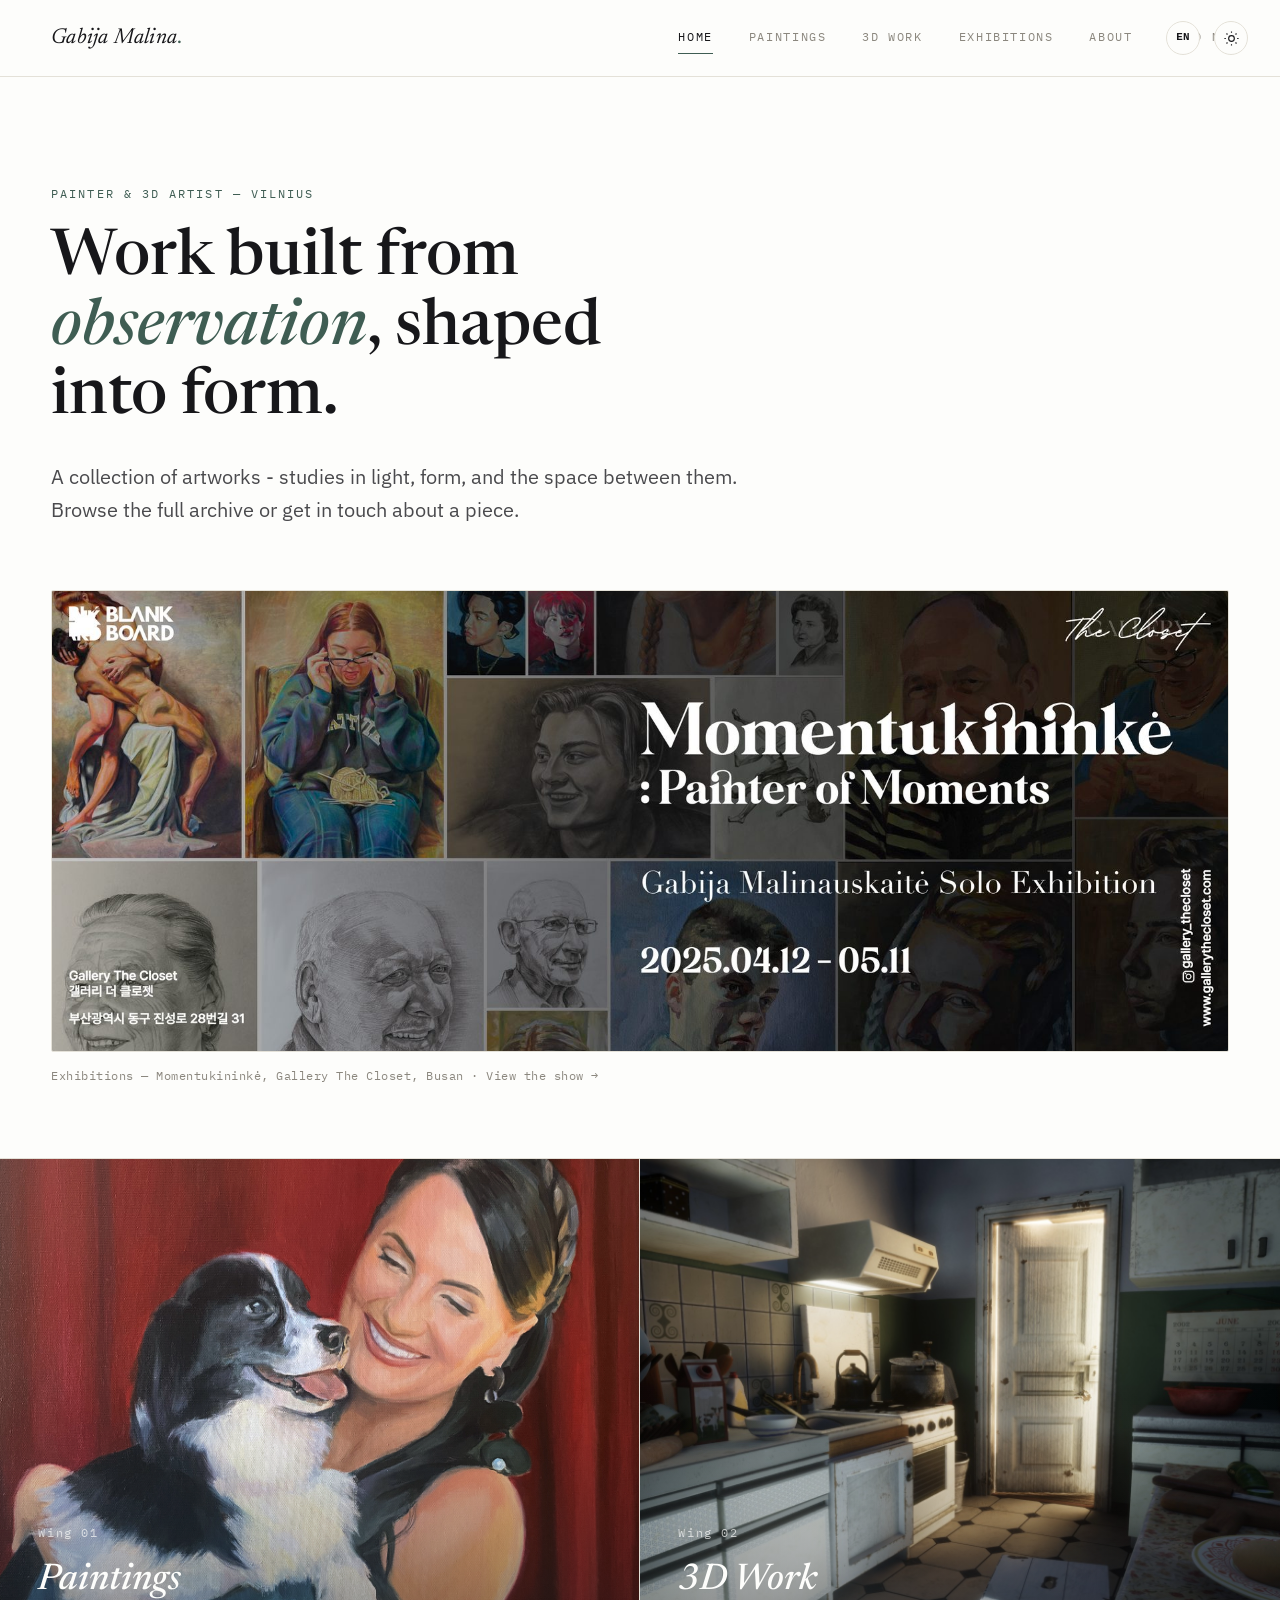
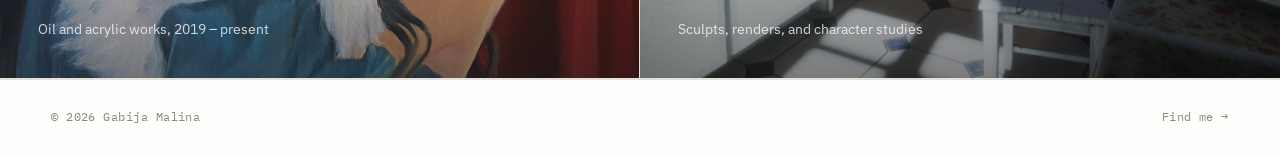
==== commit ea536ffe: "Add files via upload" ====
--- a/index.html
+++ b/index.html
@@ -49,12 +49,7 @@
       <a href="about.html">About</a>
       <a href="contact.html">Find Me</a>
     </nav>
-      <div class="lang-switch" aria-label="Language">
-        <svg viewBox="0 0 24 24" aria-hidden="true"><circle cx="12" cy="12" r="9"></circle><path d="M3 12h18M12 3c2.4 2.6 3.8 5.8 3.8 9s-1.4 6.4-3.8 9c-2.4-2.6-3.8-5.8-3.8-9s1.4-6.4 3.8-9z"/></svg>
-        <span class="lang-current">EN</span>
-        <span class="lang-sep">/</span>
-        <a href="lt/index.html">LT</a>
-      </div>
+      <a class="lang-toggle" href="lt/index.html" aria-label="Switch to Lithuanian">EN</a>
       <button class="theme-toggle" type="button" aria-label="Toggle dark mode" data-theme-toggle>
         <svg class="icon-sun" viewBox="0 0 24 24" aria-hidden="true"><circle cx="12" cy="12" r="4"></circle><path d="M12 2v2M12 20v2M4.93 4.93l1.41 1.41M17.66 17.66l1.41 1.41M2 12h2M20 12h2M4.93 19.07l1.41-1.41M17.66 6.34l1.41-1.41"/></svg>
         <svg class="icon-moon" viewBox="0 0 24 24" aria-hidden="true"><path d="M20 14.5A8.5 8.5 0 1 1 9.5 4a7 7 0 0 0 10.5 10.5z"/></svg>
--- a/css/style.css
+++ b/css/style.css
@@ -147,8 +147,11 @@
   justify-content: center;
   width: 34px;
   height: 34px;
-  margin-left: clamp(10px, 2vw, 20px);
-  background: none;
+  position: fixed;
+  top: 21px;
+  right: clamp(16px, 3vw, 32px);
+  z-index: 50;
+  background: var(--paper);
   border: 1px solid var(--line);
   border-radius: 50%;
   color: var(--ink);
@@ -174,52 +177,33 @@
 html[data-theme="dark"] .theme-toggle .icon-sun { display: none; }
 html[data-theme="dark"] .theme-toggle .icon-moon { display: block; }
 
-.lang-switch {
+.lang-toggle {
   display: inline-flex;
   align-items: center;
-  gap: 6px;
-  margin-left: clamp(10px, 2vw, 20px);
-  padding: 0 10px;
+  justify-content: center;
+  width: 34px;
   height: 34px;
+  position: fixed;
+  top: 21px;
+  right: calc(clamp(16px, 3vw, 32px) + 34px + 14px);
+  z-index: 50;
+  background: var(--paper);
   border: 1px solid var(--line);
-  border-radius: 17px;
+  border-radius: 50%;
   color: var(--ink);
   font-family: var(--mono);
-  font-size: 0.72rem;
-  letter-spacing: 0.03em;
+  font-size: 0.68rem;
+  font-weight: 600;
+  letter-spacing: 0.02em;
+  text-decoration: none;
+  cursor: pointer;
   flex: none;
-}
-
-.lang-switch svg {
-  width: 15px;
-  height: 15px;
-  stroke: currentColor;
-  fill: none;
-  stroke-width: 1.6;
-  flex: none;
-}
-
-.lang-switch a,
-.lang-switch span {
-  color: inherit;
-  text-decoration: none;
-}
-
-.lang-switch a {
-  color: var(--stone);
-  transition: color 0.2s ease;
-}
-
-.lang-switch a:hover {
+  transition: border-color 0.2s ease, color 0.2s ease, background-color 0.2s ease;
+}
+
+.lang-toggle:hover {
+  border-color: var(--verdigris);
   color: var(--verdigris);
-}
-
-.lang-switch .lang-current {
-  font-weight: 600;
-}
-
-.lang-switch .lang-sep {
-  color: var(--line);
 }
 
 /* ============================================================
@@ -617,8 +601,10 @@
 
 .about-hero-copy p {
   color: var(--ink-soft);
-  max-width: 62ch;
   margin: 0 0 18px;
+  text-align: justify;
+  text-justify: inter-word;
+  hyphens: auto;
 }
 
 .about-hero-copy p:last-child { margin-bottom: 0; }
@@ -957,7 +943,8 @@
 .artwork-columns figure:focus-within img { transform: scale(1.03); }
 
 .artwork-grid figcaption,
-.artwork-columns figcaption {
+.artwork-columns figcaption,
+.feature-pair figcaption {
   position: absolute;
   left: 0; right: 0; bottom: 0;
   padding: 12px 16px;
@@ -969,7 +956,8 @@
 }
 
 .artwork-grid figcaption .cap-title,
-.artwork-columns figcaption .cap-title {
+.artwork-columns figcaption .cap-title,
+.feature-pair figcaption .cap-title {
   display: block;
   font-family: var(--serif);
   font-style: italic;
@@ -979,7 +967,8 @@
 }
 
 .artwork-grid figcaption .cap-meta,
-.artwork-columns figcaption .cap-meta {
+.artwork-columns figcaption .cap-meta,
+.feature-pair figcaption .cap-meta {
   display: block;
   margin-top: 3px;
   font-family: var(--mono);
@@ -994,7 +983,9 @@
 .artwork-grid figure:hover figcaption,
 .artwork-grid figure:focus-within figcaption,
 .artwork-columns figure:hover figcaption,
-.artwork-columns figure:focus-within figcaption { transform: translateY(0); }
+.artwork-columns figure:focus-within figcaption,
+.feature-pair figure:hover figcaption,
+.feature-pair figure:focus-within figcaption { transform: translateY(0); }
 
 .artwork-grid--five {
   grid-template-columns: repeat(5, 1fr);
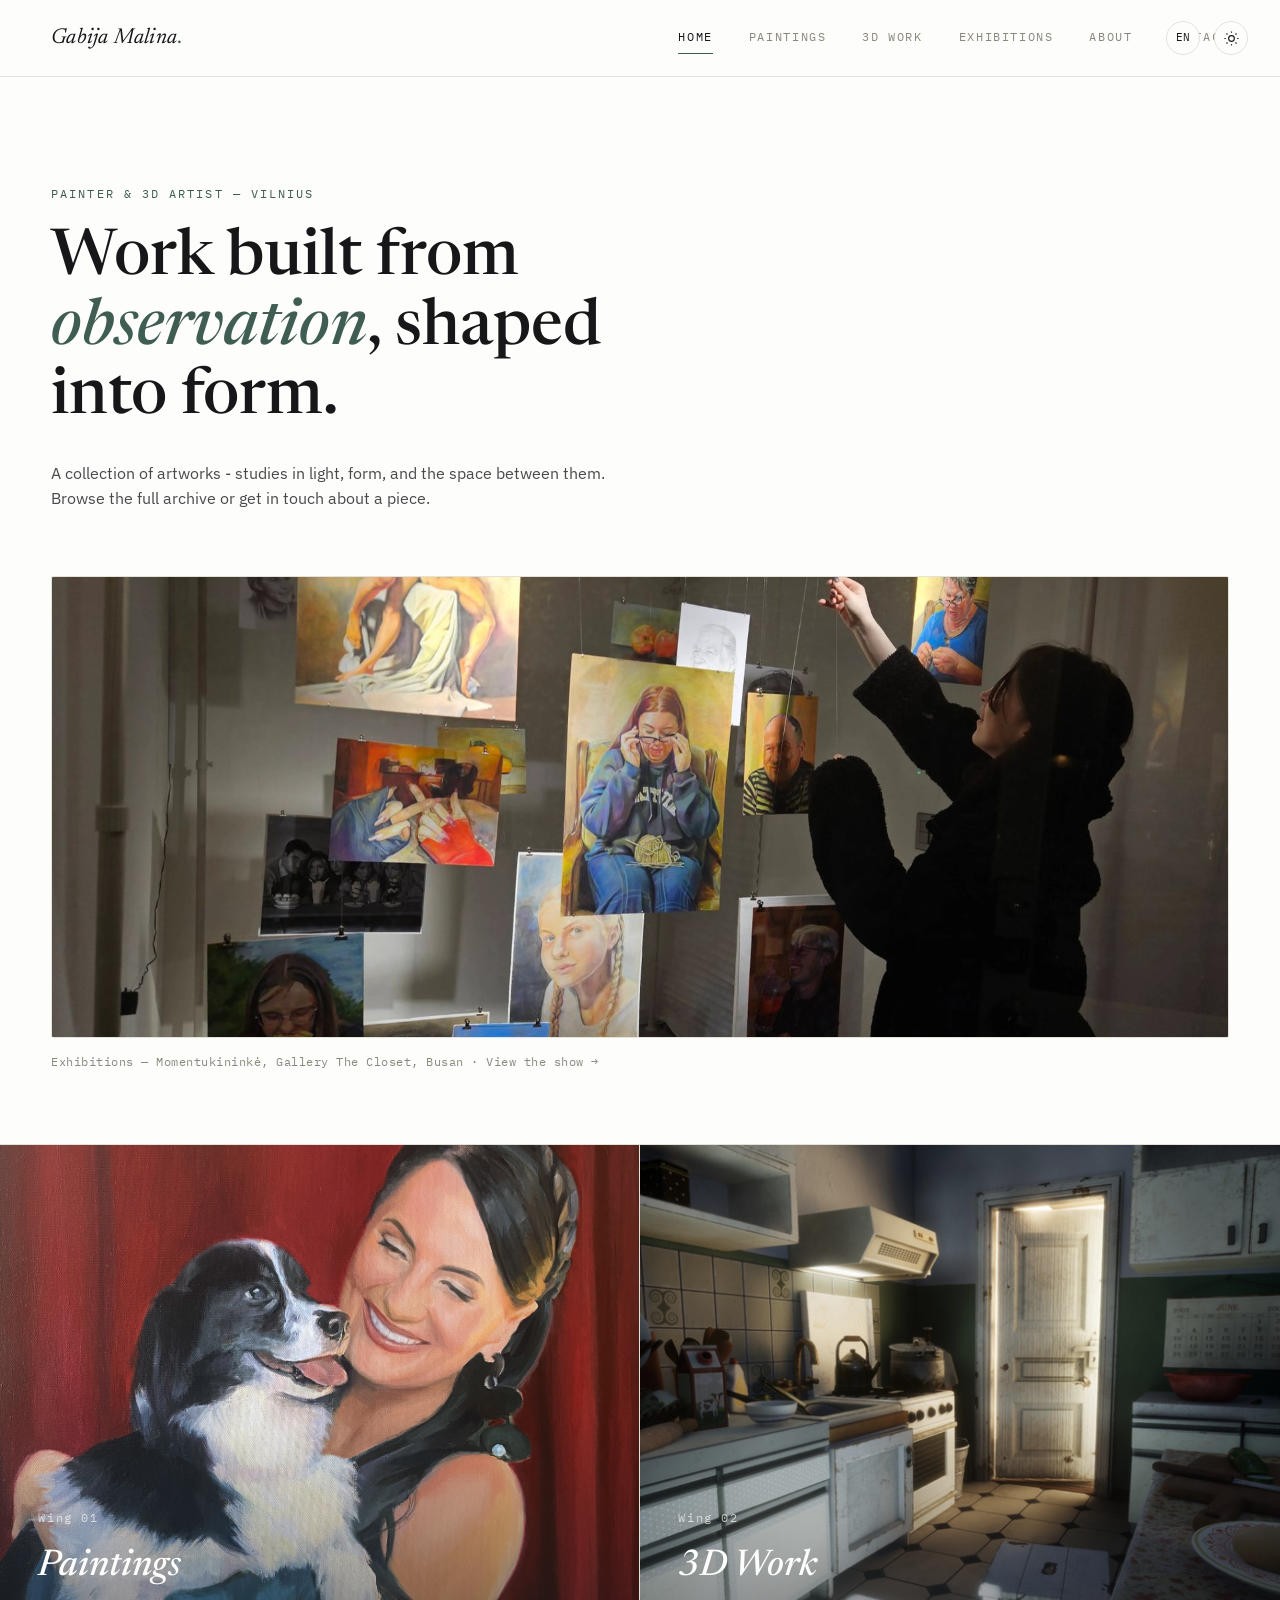
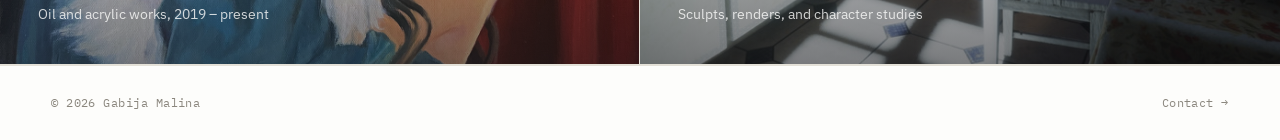
==== commit 68577bf8: "Add files via upload" ====
--- a/index.html
+++ b/index.html
@@ -47,7 +47,7 @@
       <a href="3d-work/index.html">3D Work</a>
       <a href="momentukininke.html">Exhibitions</a>
       <a href="about.html">About</a>
-      <a href="contact.html">Find Me</a>
+      <a href="contact.html">Contact</a>
     </nav>
       <a class="lang-toggle" href="lt/index.html" aria-label="Switch to Lithuanian">EN</a>
       <button class="theme-toggle" type="button" aria-label="Toggle dark mode" data-theme-toggle>
@@ -67,7 +67,7 @@
       <p class="lede">A collection of artworks - studies in light, form, and the space between them. <br>Browse the full archive or get in touch about a piece.</p>
       <a class="exhibition-feature" href="momentukininke.html" aria-label="View the Momentukininkė solo exhibition">
         <span class="exhibition-feature-image">
-          <img src="images/momentukininke/momentukininke-header.jpg" alt="Momentukininkė: Painter of Moments — Gabija Malina solo exhibition banner, Gallery The Closet, Busan, 2025.04.12–05.11">
+          <img src="images/momentukininke/exhibition-photo-05.jpg" alt="Momentukininkė solo exhibition installation at Gallery The Closet, Busan, 2025">
         </span>
         <span class="exhibition-feature-caption">Exhibitions — Momentukininkė, Gallery The Closet, Busan · View the show →</span>
       </a>
@@ -84,7 +84,7 @@
       </div>
     </a>
     <a class="wing" href="3d-work/index.html">
-      <img src="images/3d-work/piece-01.jpg" alt="">
+      <img src="images/3d-work/soviet-kitchen-hero.jpg" alt="">
       <div class="wing-label">
         <p class="num">Wing 02</p>
         <h2>3D Work</h2>
@@ -97,7 +97,7 @@
 <footer class="site-footer">
   <div class="wrap">
     <p>&copy; <span id="year"></span> Gabija Malina</p>
-    <p><a href="contact.html">Find me →</a></p>
+    <p><a href="contact.html">Contact →</a></p>
   </div>
 </footer>
 
--- a/css/style.css
+++ b/css/style.css
@@ -193,7 +193,7 @@
   color: var(--ink);
   font-family: var(--mono);
   font-size: 0.68rem;
-  font-weight: 600;
+  font-weight: 400;
   letter-spacing: 0.02em;
   text-decoration: none;
   cursor: pointer;
@@ -1050,4 +1050,1235 @@
   nav.primary a { padding: 10px 0; }
   .wings { grid-template-columns: 1fr; }
   .wing { border-right: none; }
-}+}
+
+/* ============================================================
+   3D portfolio case studies
+   ============================================================ */
+.project-portfolio main {
+  overflow: hidden;
+}
+
+.portfolio-showcase {
+  position: relative;
+  min-height: calc(100svh - 76px);
+  overflow: hidden;
+  isolation: isolate;
+  background: #101014;
+  color: #fdfdfb;
+}
+
+.portfolio-showcase-media,
+.portfolio-showcase-shade {
+  position: absolute;
+  inset: 0;
+}
+
+.showcase-track {
+  display: flex;
+  width: max-content;
+  height: 100%;
+  animation: portfolio-scroll 100s linear infinite;
+  transform: translate3d(0, 0, 0);
+  will-change: transform;
+  backface-visibility: hidden;
+  contain: layout paint;
+}
+
+.showcase-group {
+  display: flex;
+  flex: 0 0 auto;
+  gap: 0;
+  height: 100%;
+  padding-right: 0;
+  backface-visibility: hidden;
+}
+
+.showcase-frame {
+  flex: 0 0 clamp(440px, 64vw, 1040px);
+  height: 100%;
+  overflow: hidden;
+  background: #19191d;
+}
+
+.showcase-frame img {
+  width: 100%;
+  height: 100%;
+  object-fit: cover;
+  transform: translateZ(0);
+  backface-visibility: hidden;
+}
+
+.portfolio-showcase-shade {
+  z-index: 1;
+  background:
+    linear-gradient(90deg, rgba(10,10,13,0.94) 0%, rgba(10,10,13,0.68) 44%, rgba(10,10,13,0.24) 72%, rgba(10,10,13,0.05) 94%),
+    linear-gradient(0deg, rgba(10,10,13,0.8) 0%, rgba(10,10,13,0.08) 64%);
+}
+
+.portfolio-showcase-content {
+  position: relative;
+  z-index: 2;
+  display: flex;
+  flex-direction: column;
+  justify-content: flex-end;
+  min-height: calc(100svh - 76px);
+  padding-top: clamp(56px, 9vw, 120px);
+  padding-bottom: clamp(48px, 8vw, 96px);
+}
+
+.portfolio-showcase-content .hero-eyebrow {
+  color: #b6d3c8;
+}
+
+.portfolio-showcase-content h1 {
+  max-width: 12ch;
+  margin: 0 0 24px;
+  font-family: var(--serif);
+  font-size: clamp(3rem, 7.8vw, 7.8rem);
+  font-weight: 500;
+  line-height: 0.88;
+  letter-spacing: -0.035em;
+  text-wrap: balance;
+}
+
+.portfolio-showcase-content .lede {
+  max-width: 57ch;
+  margin: 0 0 30px;
+  color: rgba(253,253,251,0.78);
+  font-size: clamp(0.98rem, 1.4vw, 1.18rem);
+}
+
+.showcase-scroll {
+  display: inline-flex;
+  align-items: center;
+  gap: 11px;
+  width: fit-content;
+  padding-bottom: 5px;
+  border-bottom: 1px solid rgba(253,253,251,0.55);
+  color: #fdfdfb;
+  font-family: var(--mono);
+  font-size: 0.72rem;
+  letter-spacing: 0.11em;
+  text-decoration: none;
+  text-transform: uppercase;
+}
+
+.showcase-scroll span {
+  font-size: 1rem;
+  transition: transform 0.2s ease;
+}
+
+.showcase-scroll:hover span,
+.showcase-scroll:focus-visible span { transform: translateY(4px); }
+
+@keyframes portfolio-scroll {
+  from { transform: translate3d(0, 0, 0); }
+  to { transform: translate3d(-50%, 0, 0); }
+}
+
+.portfolio-index {
+  display: grid;
+  grid-template-columns: repeat(5, minmax(0, 1fr));
+  padding-top: 0;
+  padding-bottom: 0;
+  border-top: 1px solid var(--line);
+  border-bottom: 1px solid var(--line);
+  scroll-margin-top: 76px;
+}
+
+.portfolio-index a {
+  min-height: 86px;
+  padding: 18px 16px;
+  border-right: 1px solid var(--line);
+  color: var(--ink);
+  font-family: var(--serif);
+  font-size: 1.03rem;
+  line-height: 1.2;
+  text-decoration: none;
+  transition: background-color 0.2s ease, color 0.2s ease;
+}
+
+.portfolio-index a:last-child { border-right: 0; }
+.portfolio-index a:hover,
+.portfolio-index a:focus-visible {
+  background: var(--canvas);
+  color: var(--verdigris);
+}
+
+.portfolio-index span {
+  display: block;
+  margin-bottom: 7px;
+  color: var(--stone);
+  font-family: var(--mono);
+  font-size: 0.66rem;
+  letter-spacing: 0.1em;
+}
+
+.project-case {
+  padding: clamp(64px, 10vw, 144px) 0;
+  scroll-margin-top: 76px;
+  border-bottom: 1px solid var(--line);
+}
+
+.project-case--tinted { background: var(--canvas); }
+
+.project-heading {
+  display: grid;
+  grid-template-columns: minmax(120px, 0.35fr) minmax(280px, 1.15fr) minmax(230px, 0.7fr);
+  gap: clamp(28px, 5vw, 70px);
+  align-items: start;
+  margin-bottom: clamp(32px, 5vw, 64px);
+}
+
+.project-number {
+  margin: 8px 0 0;
+  color: var(--verdigris);
+  font-family: var(--mono);
+  font-size: 0.72rem;
+  letter-spacing: 0.14em;
+  text-transform: uppercase;
+}
+
+.project-heading h2 {
+  margin: 0 0 14px;
+  font-family: var(--serif);
+  font-size: clamp(2rem, 4.5vw, 3.7rem);
+  font-weight: 500;
+  line-height: 1;
+}
+
+.project-standfirst {
+  max-width: 46ch;
+  margin: 0;
+  color: var(--ink-soft);
+  font-size: clamp(1rem, 1.4vw, 1.18rem);
+}
+
+.project-facts {
+  margin: 0;
+  border-top: 1px solid var(--line);
+}
+
+.project-facts div {
+  padding: 13px 0 14px;
+  border-bottom: 1px solid var(--line);
+}
+
+.project-facts dt {
+  color: var(--stone);
+  font-family: var(--mono);
+  font-size: 0.66rem;
+  letter-spacing: 0.1em;
+  text-transform: uppercase;
+}
+
+.project-facts dd {
+  margin: 3px 0 0;
+  color: var(--ink-soft);
+  font-size: 0.88rem;
+  line-height: 1.45;
+}
+
+.project-shot {
+  position: relative;
+  margin: 0;
+  border: 1px solid var(--line);
+  background: var(--paper);
+  cursor: zoom-in;
+  overflow: hidden;
+}
+
+.project-shot img {
+  width: 100%;
+  height: 100%;
+  object-fit: cover;
+  transition: transform 0.55s cubic-bezier(.2,.7,.3,1);
+}
+
+.project-shot:hover img,
+.project-shot:focus-visible img { transform: scale(1.025); }
+
+.project-shot figcaption {
+  position: absolute;
+  right: 0;
+  bottom: 0;
+  left: 0;
+  display: flex;
+  justify-content: space-between;
+  gap: 18px;
+  padding: 12px 14px;
+  border-top: 1px solid var(--line);
+  background: rgba(253,253,251,0.96);
+  transform: translateY(100%);
+  transition: transform 0.35s cubic-bezier(.2,.7,.3,1);
+}
+
+html[data-theme="dark"] .project-shot figcaption {
+  background: rgba(21,21,26,0.96);
+}
+
+.project-shot:hover figcaption,
+.project-shot:focus-visible figcaption { transform: translateY(0); }
+
+.project-shot figcaption .title {
+  font-family: var(--serif);
+  font-style: italic;
+  line-height: 1.25;
+}
+
+.project-shot figcaption .meta {
+  color: var(--stone);
+  font-family: var(--mono);
+  font-size: 0.67rem;
+  line-height: 1.5;
+  text-align: right;
+}
+
+.project-shot--wide img { aspect-ratio: 16 / 8.8; }
+
+.project-copy-grid {
+  display: grid;
+  grid-template-columns: repeat(2, minmax(0, 1fr));
+  gap: clamp(32px, 7vw, 100px);
+  max-width: 1000px;
+  margin: clamp(42px, 6vw, 72px) auto;
+}
+
+.project-copy-grid h3 {
+  margin: 0 0 10px;
+  font-family: var(--serif);
+  font-size: 1.25rem;
+  font-style: italic;
+  font-weight: 500;
+}
+
+.project-copy-grid p {
+  margin: 0;
+  color: var(--ink-soft);
+}
+
+.project-media-grid {
+  display: grid;
+  grid-template-columns: repeat(12, minmax(0, 1fr));
+  gap: clamp(18px, 3vw, 38px);
+  align-items: stretch;
+}
+
+.project-media-grid .project-shot--large { grid-column: span 8; }
+.project-media-grid .project-shot--small { grid-column: span 4; }
+.project-media-grid .project-shot img { aspect-ratio: 4 / 3; }
+.project-media-grid .project-shot--portrait img { object-fit: contain; }
+
+.project-media-grid--three .project-shot {
+  grid-column: span 4;
+}
+
+.project-media-grid--three .project-shot img {
+  aspect-ratio: 4 / 3;
+}
+
+.lightbox-caption,
+.lightbox-prev,
+.lightbox-next,
+.lightbox-close { color: #fdfdfb; }
+
+.lightbox-dots button.active { background: #fdfdfb; }
+
+@media (max-width: 960px) {
+  .portfolio-index { grid-template-columns: repeat(3, 1fr); }
+  .portfolio-index a:nth-child(3) { border-right: 0; }
+  .portfolio-index a:nth-child(n+4) { border-top: 1px solid var(--line); }
+  .project-heading { grid-template-columns: 0.35fr 1.3fr; }
+  .project-heading .project-facts { grid-column: 2; }
+}
+
+@media (max-width: 680px) {
+  .showcase-frame { flex-basis: 88vw; }
+  .portfolio-showcase-content h1 { max-width: 10ch; }
+  .portfolio-index { grid-template-columns: 1fr 1fr; }
+  .portfolio-index a { min-height: 72px; }
+  .portfolio-index a:nth-child(2n) { border-right: 0; }
+  .portfolio-index a:nth-child(3) { border-right: 1px solid var(--line); }
+  .portfolio-index a:nth-child(n+3) { border-top: 1px solid var(--line); }
+  .project-heading { grid-template-columns: 1fr; gap: 18px; }
+  .project-heading .project-facts { grid-column: auto; }
+  .project-copy-grid { grid-template-columns: 1fr; gap: 30px; }
+  .project-media-grid { grid-template-columns: 1fr; }
+  .project-media-grid .project-shot,
+  .project-media-grid .project-shot--large,
+  .project-media-grid .project-shot--small,
+  .project-media-grid--three .project-shot { grid-column: auto; }
+  .project-shot figcaption { flex-direction: column; gap: 4px; }
+  .project-shot figcaption .meta { text-align: left; }
+}
+
+@media (hover: none) {
+  .project-shot figcaption {
+    position: relative;
+    transform: none;
+  }
+}
+
+@media (prefers-reduced-motion: reduce) {
+  .showcase-track { animation: none; }
+}
+
+/* ============================================================
+   Momentukininke exhibition catalogue
+   ============================================================ */
+.exhibition-cinematic-hero {
+  position: relative;
+  min-height: calc(100svh - 76px);
+  overflow: hidden;
+  isolation: isolate;
+  background: #101014;
+  color: #fdfdfb;
+}
+
+.exhibition-cinematic-image,
+.exhibition-cinematic-shade {
+  position: absolute;
+  inset: 0;
+  width: 100%;
+  height: 100%;
+}
+
+.exhibition-cinematic-image {
+  object-fit: cover;
+  object-position: center;
+  transform: scale(1.015);
+}
+
+.exhibition-cinematic-shade {
+  z-index: 1;
+  background:
+    linear-gradient(90deg, rgba(12,12,15,0.88) 0%, rgba(12,12,15,0.52) 43%, rgba(12,12,15,0.08) 76%),
+    linear-gradient(0deg, rgba(12,12,15,0.82) 0%, rgba(12,12,15,0.06) 62%);
+}
+
+.exhibition-cinematic-content {
+  position: relative;
+  z-index: 2;
+  display: flex;
+  flex-direction: column;
+  justify-content: flex-end;
+  min-height: calc(100svh - 76px);
+  padding-top: clamp(70px, 12vw, 150px);
+  padding-bottom: clamp(42px, 7vw, 82px);
+}
+
+.exhibition-cinematic-content .hero-eyebrow {
+  margin-bottom: 16px;
+  color: #d8c8ae;
+}
+
+.exhibition-cinematic-content h1 {
+  margin: 0;
+  max-width: 12ch;
+  font-family: var(--serif);
+  font-size: clamp(3.2rem, 8vw, 7.2rem);
+  font-style: italic;
+  font-weight: 500;
+  letter-spacing: -0.045em;
+  line-height: 0.86;
+}
+
+.exhibition-subtitle {
+  margin: 12px 0 clamp(28px, 5vw, 52px);
+  color: rgba(253,253,251,0.8);
+  font-family: var(--serif);
+  font-size: clamp(1.2rem, 2.5vw, 2rem);
+}
+
+.exhibition-hero-facts {
+  display: flex;
+  flex-wrap: wrap;
+  gap: 16px clamp(28px, 5vw, 64px);
+  margin: 0 0 34px;
+}
+
+.exhibition-hero-facts div { min-width: 120px; }
+
+.exhibition-hero-facts dt {
+  color: rgba(253,253,251,0.55);
+  font-family: var(--mono);
+  font-size: 0.62rem;
+  letter-spacing: 0.12em;
+  text-transform: uppercase;
+}
+
+.exhibition-hero-facts dd {
+  margin: 3px 0 0;
+  color: #fdfdfb;
+  font-size: 0.92rem;
+}
+
+.exhibition-scroll {
+  display: inline-flex;
+  align-items: center;
+  gap: 10px;
+  width: fit-content;
+  padding-bottom: 5px;
+  border-bottom: 1px solid rgba(253,253,251,0.5);
+  color: #fdfdfb;
+  font-family: var(--mono);
+  font-size: 0.69rem;
+  letter-spacing: 0.1em;
+  text-decoration: none;
+  text-transform: uppercase;
+}
+
+.exhibition-scroll span { transition: transform 0.2s ease; }
+.exhibition-scroll:hover span,
+.exhibition-scroll:focus-visible span { transform: translateY(4px); }
+
+.exhibition-catalogue {
+  display: block;
+  width: 100%;
+  max-width: var(--max);
+  margin-right: auto;
+  margin-left: auto;
+  padding-top: clamp(58px, 8vw, 104px);
+  padding-right: var(--gutter);
+  padding-bottom: clamp(58px, 8vw, 104px);
+  padding-left: var(--gutter);
+  scroll-margin-top: 76px;
+}
+
+.exhibition-catalogue-index,
+.walkthrough-heading > div,
+.timeline-intro > div {
+  color: var(--stone);
+  font-family: var(--mono);
+  font-size: 0.68rem;
+  letter-spacing: 0.1em;
+  text-transform: uppercase;
+}
+
+.exhibition-catalogue-index span,
+.walkthrough-heading > div span,
+.timeline-intro > div span {
+  display: block;
+  margin-bottom: 8px;
+  color: var(--verdigris);
+}
+
+.exhibition-catalogue-index p,
+.walkthrough-heading > div p,
+.timeline-intro > div p { margin: 0; }
+
+.exhibition-catalogue-index {
+  display: flex;
+  align-items: baseline;
+  justify-content: flex-end;
+  gap: 18px;
+  width: 100%;
+  margin: 0 0 clamp(26px, 4vw, 48px) auto;
+  padding-top: 14px;
+  border-top: 1px solid var(--line);
+}
+
+.exhibition-catalogue-index span {
+  margin: 0;
+}
+
+.exhibition-manifesto {
+  width: 100%;
+  margin: 0;
+}
+
+.exhibition-manifesto h2 {
+  max-width: none;
+  margin: 0 0 clamp(34px, 5vw, 60px);
+  font-family: var(--serif);
+  font-size: clamp(2.5rem, 4.5vw, 4.8rem);
+  font-style: italic;
+  font-weight: 500;
+  letter-spacing: -0.035em;
+  line-height: 0.9;
+  text-align: right;
+  white-space: nowrap;
+}
+
+.exhibition-manifesto-copy {
+  display: block;
+  width: 100%;
+  max-width: none;
+  margin: 0;
+  padding: clamp(20px, 2.5vw, 30px) 0 0;
+  border-top: 1px solid var(--line);
+  border-left: 0;
+}
+
+.exhibition-manifesto-copy p {
+  width: 100%;
+  max-width: none;
+  margin: 0 0 18px;
+  color: var(--ink-soft);
+  font-size: clamp(1.05rem, 1.6vw, 1.35rem);
+  line-height: 1.55;
+  text-wrap: pretty;
+}
+
+.exhibition-manifesto-copy p:last-child { margin-bottom: 0; }
+
+.exhibition-manifesto-copy em {
+  color: var(--verdigris);
+  font-family: var(--serif);
+  font-size: 1.1em;
+}
+
+.walkthrough-heading,
+.timeline-intro {
+  display: grid;
+  grid-template-columns: minmax(130px, 0.32fr) minmax(0, 1.68fr);
+  gap: clamp(30px, 7vw, 100px);
+  align-items: end;
+  padding-top: clamp(58px, 7vw, 94px);
+  padding-bottom: clamp(28px, 4vw, 48px);
+}
+
+.walkthrough-heading h2,
+.timeline-intro h2 {
+  max-width: 18ch;
+  margin: 0;
+  font-family: var(--serif);
+  font-size: clamp(2rem, 4vw, 3.8rem);
+  font-weight: 500;
+  letter-spacing: -0.025em;
+  line-height: 0.98;
+}
+
+.exhibition-walkthrough {
+  overflow: hidden;
+  padding: 0 0 clamp(56px, 7vw, 92px);
+}
+
+.walkthrough-track {
+  display: flex;
+  width: max-content;
+  animation: exhibition-walk 86s linear infinite;
+  will-change: transform;
+}
+
+.walkthrough-group {
+  display: flex;
+  align-items: center;
+  gap: clamp(10px, 1vw, 18px);
+  padding-right: clamp(10px, 1vw, 18px);
+}
+
+.walkthrough-group figure {
+  flex: none;
+  height: clamp(340px, 62vh, 680px);
+  margin: 0;
+  overflow: hidden;
+  background: var(--canvas);
+}
+
+.walkthrough-group img {
+  width: auto;
+  height: 100%;
+  max-width: none;
+  object-fit: cover;
+}
+
+@keyframes exhibition-walk {
+  to { transform: translate3d(-50%, 0, 0); }
+}
+
+.exhibition-memory {
+  display: grid;
+  grid-template-columns: minmax(0, 1.3fr) minmax(280px, 0.7fr);
+  gap: clamp(42px, 9vw, 130px);
+  align-items: end;
+  padding-top: clamp(56px, 7vw, 92px);
+  padding-bottom: clamp(56px, 7vw, 92px);
+  border-top: 1px solid var(--line);
+  border-bottom: 1px solid var(--line);
+}
+
+.exhibition-memory-lede {
+  margin: 0;
+  font-family: var(--serif);
+  font-size: clamp(1.8rem, 3.4vw, 3.15rem);
+  font-style: italic;
+  line-height: 1.06;
+}
+
+.exhibition-memory-copy p {
+  margin: 0 0 18px;
+  color: var(--ink-soft);
+}
+
+.exhibition-memory-copy p:last-child { margin-bottom: 0; }
+
+.timeline-intro {
+  grid-template-columns: minmax(130px, 0.32fr) minmax(0, 1fr) minmax(250px, 0.68fr);
+  align-items: start;
+}
+
+.timeline-intro > p {
+  margin: 4px 0 0;
+  color: var(--ink-soft);
+}
+
+.exhibition-timeline {
+  padding-top: 0;
+}
+
+.exhibition-timeline .timeline-era {
+  display: grid;
+  grid-template-columns: minmax(150px, 0.27fr) minmax(0, 1.73fr);
+  column-gap: clamp(22px, 4vw, 58px);
+  margin: 0;
+  padding: clamp(48px, 6vw, 82px) 0;
+  border-top: 1px solid var(--line);
+}
+
+.exhibition-timeline .timeline-era h3 {
+  position: sticky;
+  top: 116px;
+  grid-column: 1;
+  grid-row: 1 / span 3;
+  align-self: start;
+  margin: 0;
+  color: var(--verdigris);
+  font-size: clamp(1.3rem, 2vw, 1.9rem);
+  line-height: 0.95;
+  white-space: nowrap;
+}
+
+.exhibition-timeline .timeline-note,
+.exhibition-timeline .featured-artworks,
+.exhibition-timeline .artwork-grid,
+.exhibition-timeline .artwork-columns,
+.exhibition-timeline .feature-pair {
+  grid-column: 2;
+}
+
+.exhibition-timeline .featured-artworks {
+  display: grid;
+  grid-template-columns: repeat(2, minmax(0, 1fr));
+  gap: clamp(18px, 3vw, 38px);
+  align-items: start;
+  margin: 0 0 clamp(34px, 5vw, 64px);
+}
+
+.exhibition-timeline .featured-artworks figure {
+  position: relative;
+  overflow: hidden;
+  margin: 0;
+}
+
+.exhibition-timeline .featured-artworks img {
+  display: block;
+  width: 100%;
+  height: auto;
+  cursor: zoom-in;
+  transition: transform 0.5s ease;
+}
+
+.exhibition-timeline .featured-artworks figure:hover img,
+.exhibition-timeline .featured-artworks figure:focus-within img { transform: scale(1.02); }
+
+.exhibition-timeline .featured-artworks figcaption {
+  position: absolute;
+  left: 0;
+  right: 0;
+  bottom: 0;
+  padding: 14px 18px;
+  background: rgba(253,253,251,0.96);
+  border-top: 1px solid var(--line);
+  margin: 0;
+  transform: translateY(100%);
+  transition: transform 0.35s cubic-bezier(.2,.7,.3,1);
+}
+
+.exhibition-timeline .featured-artworks figure:hover figcaption,
+.exhibition-timeline .featured-artworks figure:focus-within figcaption { transform: translateY(0); }
+
+.exhibition-timeline .featured-artworks .cap-title {
+  display: block;
+  font-family: var(--serif);
+  font-style: italic;
+  font-size: 1.08rem;
+}
+
+.exhibition-timeline .featured-artworks .cap-meta {
+  display: block;
+  margin-top: 3px;
+  font-family: var(--mono);
+  font-size: 0.7rem;
+  color: var(--stone);
+  white-space: nowrap;
+  overflow: hidden;
+  text-overflow: ellipsis;
+}
+
+.exhibition-timeline .timeline-note {
+  max-width: 60ch;
+  margin: 0 0 clamp(30px, 5vw, 58px);
+  padding: 0;
+  background: transparent;
+  font-family: var(--serif);
+  font-size: clamp(1.05rem, 1.45vw, 1.3rem);
+  line-height: 1.45;
+}
+
+.exhibition-timeline .artwork-grid:not(.artwork-grid--five) {
+  display: grid;
+  grid-template-columns: repeat(12, minmax(0, 1fr));
+}
+
+.exhibition-timeline .artwork-grid:not(.artwork-grid--five) figure:nth-child(4n + 1),
+.exhibition-timeline .artwork-grid:not(.artwork-grid--five) figure:nth-child(4n + 4) { grid-column: span 7; }
+
+.exhibition-timeline .artwork-grid:not(.artwork-grid--five) figure:nth-child(4n + 2),
+.exhibition-timeline .artwork-grid:not(.artwork-grid--five) figure:nth-child(4n + 3) { grid-column: span 5; }
+
+.exhibition-timeline .artwork-grid:not(.artwork-grid--five) figure.featured-artwork {
+  grid-column: span 8;
+}
+
+.exhibition-timeline .artwork-grid--five {
+  gap: clamp(12px, 2vw, 24px);
+}
+
+.exhibition-timeline .artwork-grid--five figure:nth-child(even) {
+  margin-top: clamp(20px, 4vw, 52px);
+}
+
+.exhibition-timeline .artwork-columns .artwork-col:nth-child(2) figure {
+  width: 82%;
+}
+
+.exhibition-timeline .artwork-grid figure,
+.exhibition-timeline .artwork-columns figure,
+.exhibition-timeline .feature-pair figure {
+  align-self: start;
+  height: fit-content;
+  border: 0;
+  background: transparent;
+}
+
+.exhibition-timeline .feature-pair {
+  display: grid;
+  grid-template-columns: minmax(0, 1.15fr) minmax(0, 0.85fr);
+  aspect-ratio: auto;
+}
+
+.exhibition-timeline .feature-pair figure {
+  flex: none;
+}
+
+.exhibition-timeline .feature-pair img {
+  width: 100%;
+  height: auto;
+  object-fit: initial;
+}
+
+/* Each period has its own composition, matched to the artwork ratios. */
+.exhibition-timeline .artwork-grid--portraits {
+  grid-template-columns: repeat(6, minmax(0, 1fr));
+}
+
+.exhibition-timeline .artwork-grid--portraits figure {
+  grid-column: span 2 !important;
+}
+
+.exhibition-timeline .artwork-grid--portraits figure:nth-child(4) {
+  grid-column: 2 / span 2 !important;
+}
+
+.exhibition-timeline .artwork-grid--portraits figure:nth-child(5) {
+  grid-column: 4 / span 2 !important;
+}
+
+.exhibition-timeline .artwork-grid--august {
+  grid-template-columns: repeat(12, minmax(0, 1fr));
+  align-items: end;
+}
+
+.exhibition-timeline .artwork-grid--august figure:nth-child(1) {
+  grid-column: 1 / span 4 !important;
+  grid-row: 1;
+}
+
+.exhibition-timeline .artwork-grid--august figure:nth-child(2) {
+  grid-column: 6 / span 7 !important;
+  grid-row: 1;
+}
+
+.exhibition-timeline .artwork-grid--august figure:nth-child(3) {
+  grid-column: 1 / span 6 !important;
+  grid-row: 2;
+}
+
+.exhibition-timeline .artwork-grid--august figure:nth-child(4) {
+  grid-column: 7 / span 6 !important;
+  grid-row: 2;
+}
+
+.exhibition-timeline .artwork-grid--march {
+  grid-template-columns: repeat(12, minmax(0, 1fr));
+  gap: clamp(14px, 2.2vw, 28px);
+  align-items: center;
+}
+
+.exhibition-timeline .artwork-grid--march figure:nth-child(1) { grid-column: 1 / span 3 !important; grid-row: 1; }
+.exhibition-timeline .artwork-grid--march figure:nth-child(2) { grid-column: 4 / span 3 !important; grid-row: 1; }
+.exhibition-timeline .artwork-grid--march figure:nth-child(3) { grid-column: 7 / span 6 !important; grid-row: 1; }
+.exhibition-timeline .artwork-grid--march figure:nth-child(4) { grid-column: 1 / span 4 !important; grid-row: 2; }
+.exhibition-timeline .artwork-grid--march figure:nth-child(5) { grid-column: 5 / span 8 !important; grid-row: 2; }
+.exhibition-timeline .artwork-grid--march figure:nth-child(6) { grid-column: 1 / span 3 !important; grid-row: 3; }
+.exhibition-timeline .artwork-grid--march figure:nth-child(7) { grid-column: 4 / span 6 !important; grid-row: 3; }
+.exhibition-timeline .artwork-grid--march figure:nth-child(8) { grid-column: 10 / span 3 !important; grid-row: 3; }
+.exhibition-timeline .artwork-grid--march figure:nth-child(9) { grid-column: 3 / span 4 !important; grid-row: 4; }
+.exhibition-timeline .artwork-grid--march figure:nth-child(10) { grid-column: 7 / span 4 !important; grid-row: 4; }
+
+.exhibition-timeline .feature-pair--early {
+  grid-template-columns: repeat(12, minmax(0, 1fr));
+  row-gap: clamp(24px, 4vw, 52px);
+}
+
+.exhibition-timeline .feature-pair--early figure:nth-child(1) {
+  grid-column: 1 / span 6;
+  grid-row: 1;
+}
+
+.exhibition-timeline .feature-pair--early figure:nth-child(2) {
+  grid-column: 4 / span 9;
+  grid-row: 2;
+}
+
+.exhibition-timeline .artwork-grid--early {
+  grid-template-columns: repeat(4, minmax(0, 1fr));
+}
+
+.exhibition-timeline .artwork-grid--early figure {
+  grid-column: span 1 !important;
+}
+
+.reveal-ready .reveal-on-scroll {
+  opacity: 0;
+  transform: translateY(10px);
+  transition: opacity 0.38s ease, transform 0.38s ease;
+}
+
+.reveal-ready .reveal-on-scroll.is-visible {
+  opacity: 1;
+  transform: translateY(0);
+}
+
+@media (max-width: 820px) {
+  .exhibition-catalogue,
+  .walkthrough-heading,
+  .timeline-intro,
+  .exhibition-memory,
+  .exhibition-timeline .timeline-era {
+    grid-template-columns: 1fr;
+  }
+
+  .exhibition-manifesto-copy { grid-template-columns: 1fr; }
+  .exhibition-catalogue-index {
+    justify-content: flex-start;
+    margin-left: 0;
+  }
+  .exhibition-manifesto { margin-left: 0; }
+  .exhibition-manifesto h2 {
+    margin-left: 0;
+    text-align: left;
+    white-space: normal;
+  }
+  .exhibition-manifesto-copy {
+    margin-left: 0;
+    padding-left: 0;
+  }
+  .walkthrough-heading h2,
+  .timeline-intro h2 { margin-top: 18px; }
+  .timeline-intro > p { margin-top: 22px; }
+  .exhibition-memory { gap: 34px; }
+
+  .exhibition-timeline .timeline-era h3 {
+    position: static;
+    grid-column: auto;
+    grid-row: auto;
+    margin-bottom: 24px;
+    white-space: normal;
+  }
+
+  .exhibition-timeline .timeline-note,
+  .exhibition-timeline .featured-artworks,
+  .exhibition-timeline .artwork-grid,
+  .exhibition-timeline .artwork-columns,
+  .exhibition-timeline .feature-pair { grid-column: auto; }
+
+  .exhibition-timeline .artwork-columns .artwork-col:nth-child(2) figure { width: 100%; }
+  .exhibition-timeline .featured-artworks { grid-template-columns: repeat(2, 1fr); }
+}
+
+@media (max-width: 700px) {
+  .exhibition-timeline .artwork-grid--portraits,
+  .exhibition-timeline .artwork-grid--august,
+  .exhibition-timeline .artwork-grid--march,
+  .exhibition-timeline .artwork-grid--early {
+    grid-template-columns: repeat(2, minmax(0, 1fr));
+  }
+
+  .exhibition-timeline .artwork-grid--portraits figure,
+  .exhibition-timeline .artwork-grid--august figure,
+  .exhibition-timeline .artwork-grid--march figure,
+  .exhibition-timeline .artwork-grid--early figure {
+    grid-column: auto !important;
+    grid-row: auto !important;
+  }
+
+  .exhibition-timeline .artwork-grid--august figure.featured-artwork,
+  .exhibition-timeline .artwork-grid--march figure:nth-child(3),
+  .exhibition-timeline .artwork-grid--march figure:nth-child(5),
+  .exhibition-timeline .artwork-grid--march figure:nth-child(7) {
+    grid-column: 1 / -1 !important;
+  }
+
+  .exhibition-timeline .feature-pair--early {
+    grid-template-columns: 1fr;
+  }
+
+  .exhibition-timeline .feature-pair--early figure {
+    grid-column: auto !important;
+    grid-row: auto !important;
+  }
+}
+
+@media (max-width: 560px) {
+  .exhibition-cinematic-content h1 { font-size: clamp(3.2rem, 17vw, 5rem); }
+  .exhibition-cinematic-image { object-position: 58% center; }
+  .walkthrough-group figure { height: min(62vh, 480px); }
+  .exhibition-timeline .artwork-grid:not(.artwork-grid--five) { grid-template-columns: 1fr; }
+  .exhibition-timeline .artwork-grid:not(.artwork-grid--five) figure { grid-column: auto !important; }
+  .exhibition-timeline .featured-artworks { grid-template-columns: 1fr; }
+  .exhibition-timeline .artwork-grid--portraits,
+  .exhibition-timeline .artwork-grid--august,
+  .exhibition-timeline .artwork-grid--march,
+  .exhibition-timeline .artwork-grid--early,
+  .exhibition-timeline .feature-pair--early { grid-template-columns: 1fr; }
+  .exhibition-timeline .artwork-grid--portraits figure,
+  .exhibition-timeline .artwork-grid--august figure,
+  .exhibition-timeline .artwork-grid--march figure,
+  .exhibition-timeline .artwork-grid--early figure,
+  .exhibition-timeline .feature-pair--early figure {
+    grid-column: auto !important;
+    grid-row: auto !important;
+  }
+  .exhibition-timeline .artwork-grid--five { grid-template-columns: repeat(2, 1fr); }
+  .exhibition-timeline .artwork-grid--five figure:nth-child(even) { margin-top: 16px; }
+}
+
+@media (prefers-reduced-motion: reduce) {
+  .walkthrough-track { animation: none; }
+  .reveal-ready .reveal-on-scroll { opacity: 1; transform: none; }
+}
+
+/* Exhibition timeline reset: one quiet, consistent gallery rhythm. */
+.exhibition-timeline .artwork-gallery {
+  grid-column: 2;
+  columns: 3;
+  column-gap: clamp(16px, 2.2vw, 28px);
+  margin: 0 0 clamp(28px, 4vw, 46px);
+}
+
+.exhibition-timeline .artwork-gallery figure {
+  position: relative;
+  overflow: hidden;
+  break-inside: avoid;
+  margin: 0 0 clamp(16px, 2.2vw, 28px);
+  border: 0;
+  background: transparent;
+}
+
+.exhibition-timeline .artwork-gallery img {
+  display: block;
+  width: 100%;
+  height: auto;
+  cursor: zoom-in;
+  transition: transform 0.45s ease;
+}
+
+.exhibition-timeline .artwork-gallery figure:hover img,
+.exhibition-timeline .artwork-gallery figure:focus-within img { transform: scale(1.025); }
+
+.exhibition-timeline .artwork-gallery figcaption {
+  position: absolute;
+  left: 0;
+  right: 0;
+  bottom: 0;
+  padding: 12px 15px;
+  margin: 0;
+  background: rgba(253,253,251,0.96);
+  border-top: 1px solid var(--line);
+  transform: translateY(100%);
+  transition: transform 0.3s ease;
+}
+
+.exhibition-timeline .artwork-gallery figure:hover figcaption,
+.exhibition-timeline .artwork-gallery figure:focus-within figcaption { transform: translateY(0); }
+
+.exhibition-timeline .artwork-gallery .cap-title {
+  display: block;
+  font-family: var(--serif);
+  font-style: italic;
+  font-size: 1rem;
+  color: var(--ink);
+}
+
+.exhibition-timeline .artwork-gallery .cap-meta {
+  display: block;
+  margin-top: 3px;
+  overflow: hidden;
+  color: var(--stone);
+  font-family: var(--mono);
+  font-size: 0.68rem;
+  text-overflow: ellipsis;
+  white-space: nowrap;
+}
+
+@media (max-width: 820px) {
+  .exhibition-timeline .artwork-gallery {
+    grid-column: auto;
+    columns: 2;
+  }
+}
+
+@media (max-width: 560px) {
+  .exhibition-timeline .artwork-gallery { columns: 1; }
+}
+
+/* Reference gallery arrangements restored from the approved layout. */
+.exhibition-timeline .artwork-columns {
+  display: flex;
+  gap: clamp(16px, 2.2vw, 32px);
+  align-items: flex-start;
+}
+
+.exhibition-timeline .artwork-columns .artwork-col {
+  flex: 1 1 0;
+  gap: clamp(16px, 2.2vw, 30px);
+}
+
+.exhibition-timeline .artwork-columns .artwork-col:nth-child(2) figure {
+  width: 63%;
+  margin-right: auto;
+  margin-left: auto;
+}
+
+.exhibition-timeline .artwork-grid.artwork-grid--four,
+.exhibition-timeline .artwork-grid.artwork-grid--early-row {
+  display: grid;
+  grid-template-columns: repeat(4, minmax(0, 1fr));
+  gap: clamp(12px, 1.5vw, 22px);
+}
+
+.exhibition-timeline .artwork-grid--four figure,
+.exhibition-timeline .artwork-grid--early-row figure {
+  grid-column: auto !important;
+}
+
+.exhibition-timeline .artwork-grid--five {
+  display: grid;
+  grid-template-columns: repeat(5, minmax(0, 1fr));
+  gap: clamp(12px, 1.5vw, 22px);
+}
+
+.exhibition-timeline .artwork-grid--five figure {
+  margin-top: 0 !important;
+}
+
+.exhibition-timeline .feature-pair {
+  display: flex;
+  gap: clamp(18px, 2.2vw, 32px);
+  aspect-ratio: 2.135 / 1;
+  align-items: stretch;
+}
+
+.exhibition-timeline .feature-pair figure:nth-child(1) {
+  flex: 0.667 1 0;
+}
+
+.exhibition-timeline .feature-pair figure:nth-child(2) {
+  flex: 1.468 1 0;
+}
+
+.exhibition-timeline .feature-pair img {
+  width: 100%;
+  height: 100%;
+  object-fit: contain;
+}
+
+@media (max-width: 900px) {
+  .exhibition-timeline .artwork-grid--five {
+    grid-template-columns: repeat(3, minmax(0, 1fr));
+  }
+}
+
+@media (max-width: 700px) {
+  .exhibition-timeline .artwork-columns,
+  .exhibition-timeline .feature-pair {
+    display: flex;
+    flex-direction: column;
+    aspect-ratio: auto;
+    gap: 24px;
+  }
+
+  .exhibition-timeline .artwork-columns .artwork-col:nth-child(2) figure {
+    width: 100%;
+  }
+
+  .exhibition-timeline .feature-pair figure {
+    flex: none;
+  }
+
+  .exhibition-timeline .feature-pair img {
+    height: auto;
+  }
+
+  .exhibition-timeline .artwork-grid.artwork-grid--four,
+  .exhibition-timeline .artwork-grid.artwork-grid--early-row {
+    grid-template-columns: repeat(2, minmax(0, 1fr));
+    gap: 20px;
+  }
+}
+
+@media (max-width: 560px) {
+  .exhibition-timeline .artwork-grid--five {
+    grid-template-columns: repeat(2, minmax(0, 1fr));
+    gap: 16px;
+  }
+}
+
+/* Shared body-copy treatment, matching the About page prose. */
+.hero p.lede,
+.gallery-intro p,
+.about-hero-copy p,
+.contact-hero p,
+.portfolio-showcase-content .lede,
+.project-standfirst,
+.project-copy-grid p,
+.exhibition-manifesto-copy p,
+.exhibition-memory-lede,
+.exhibition-memory-copy p,
+.timeline-intro > p,
+.exhibition-timeline .timeline-note {
+  font-family: var(--sans);
+  font-size: 1rem;
+  line-height: 1.6;
+}
+
+/* The exhibition memory line is a pull quote, not small body copy. */
+.exhibition-memory-lede {
+  font-family: var(--serif);
+  font-size: clamp(1.5rem, 2.5vw, 2.35rem);
+  font-style: italic;
+  line-height: 1.22;
+}
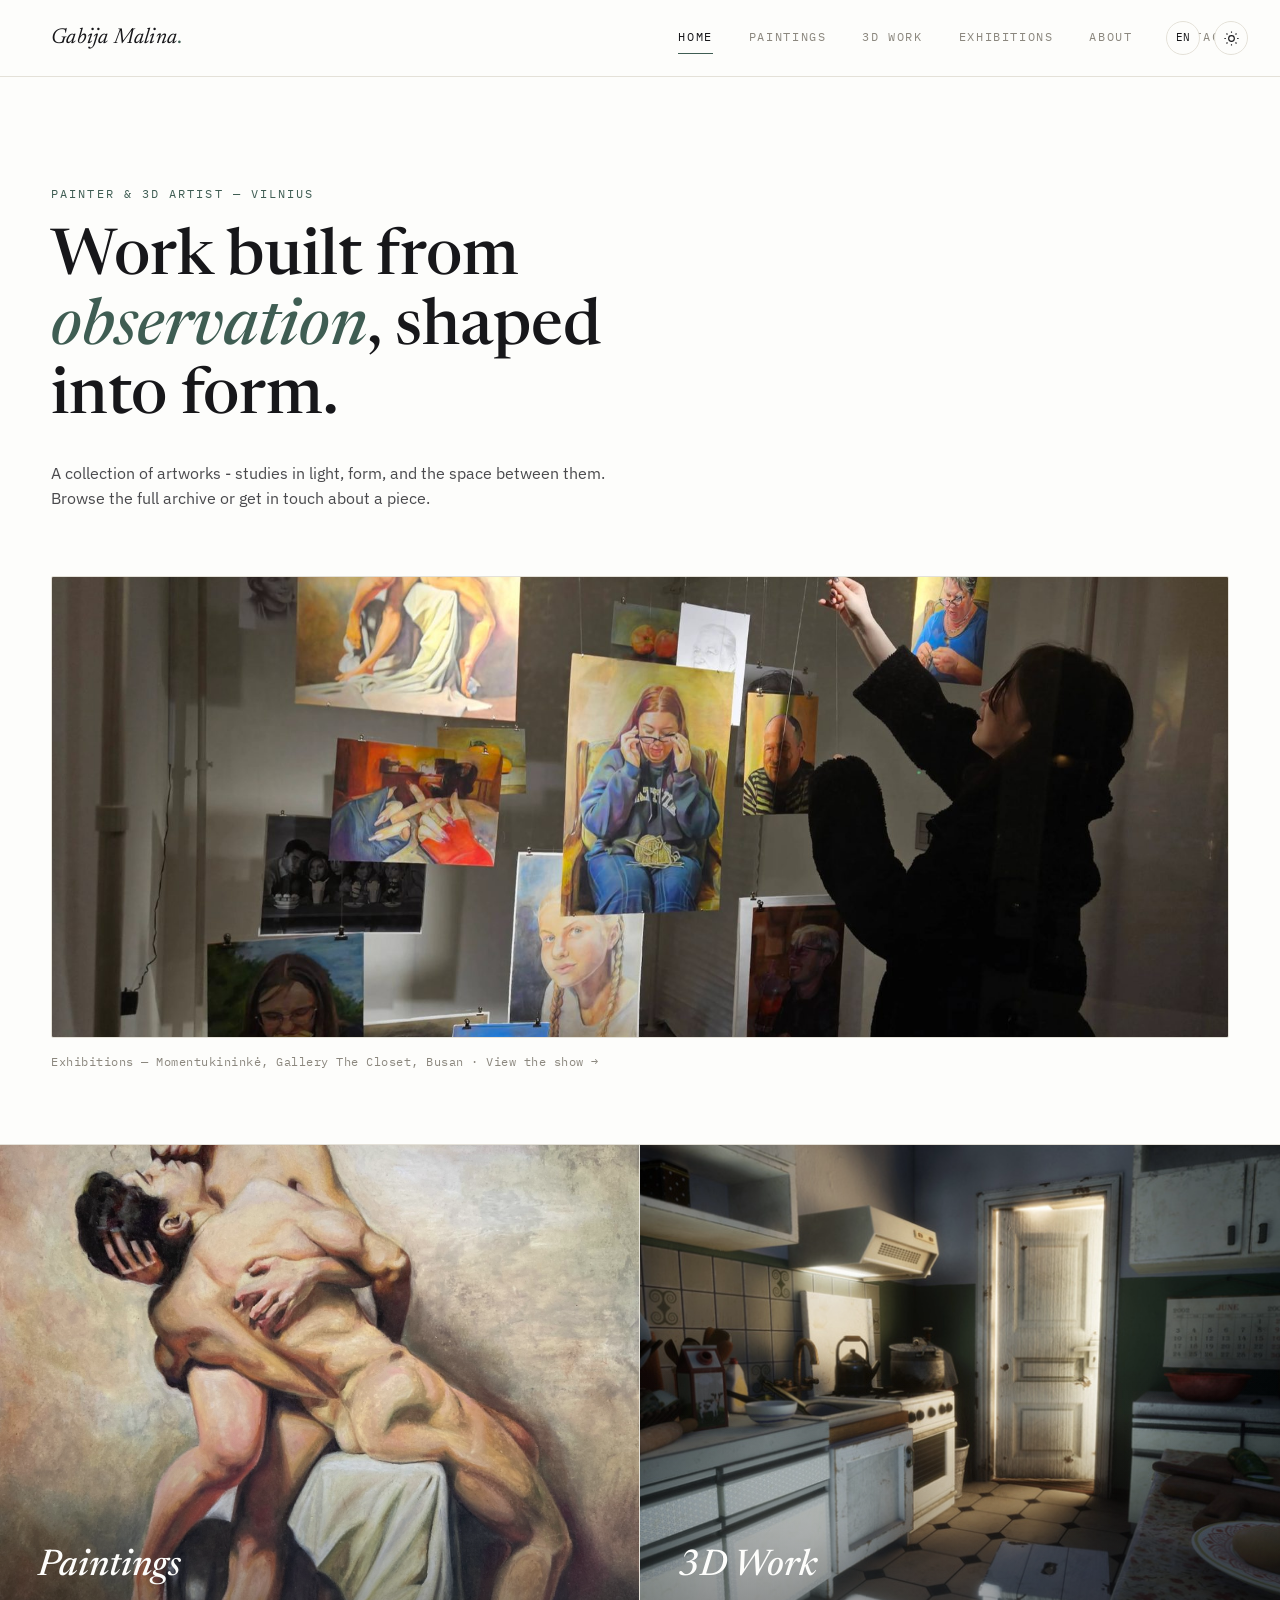
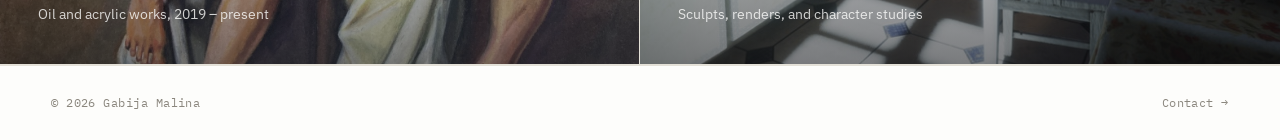
==== commit 4f526124: "Add files via upload" ====
--- a/index.html
+++ b/index.html
@@ -18,6 +18,7 @@
 <link rel="icon" type="image/png" sizes="192x192" href="images/favicon/icon-192.png">
 <link rel="apple-touch-icon" sizes="180x180" href="images/favicon/apple-touch-icon.png">
 <link rel="canonical" href="https://gabijamalina.com/">
+<meta name="robots" content="index, follow, max-image-preview:large">
 <meta name="viewport" content="width=device-width, initial-scale=1">
 <title>Gabija Malina — Paintings &amp; 3D Work</title>
 <meta name="description" content="Portfolio of paintings and 3D work by Gabija Malinauskaite.">
@@ -39,17 +40,17 @@
 
 <header class="site-header">
   <div class="wrap">
-    <a class="brand" href="index.html">Gabija Malina<span>.</span></a>
+    <a class="brand" href="/">Gabija Malina<span>.</span></a>
     <div class="nav-wrap">
     <nav class="primary">
-      <a href="index.html" aria-current="page">Home</a>
-      <a href="paintings/index.html">Paintings</a>
-      <a href="3d-work/index.html">3D Work</a>
-      <a href="momentukininke.html">Exhibitions</a>
-      <a href="about.html">About</a>
-      <a href="contact.html">Contact</a>
+      <a href="/" aria-current="page">Home</a>
+      <a href="/paintings/">Paintings</a>
+      <a href="/3d-work/">3D Work</a>
+      <a href="/momentukininke.html">Exhibitions</a>
+      <a href="/about.html">About</a>
+      <a href="/contact.html">Contact</a>
     </nav>
-      <a class="lang-toggle" href="lt/index.html" aria-label="Switch to Lithuanian">EN</a>
+      <a class="lang-toggle" href="/lt/" aria-label="Switch to Lithuanian">EN</a>
       <button class="theme-toggle" type="button" aria-label="Toggle dark mode" data-theme-toggle>
         <svg class="icon-sun" viewBox="0 0 24 24" aria-hidden="true"><circle cx="12" cy="12" r="4"></circle><path d="M12 2v2M12 20v2M4.93 4.93l1.41 1.41M17.66 17.66l1.41 1.41M2 12h2M20 12h2M4.93 19.07l1.41-1.41M17.66 6.34l1.41-1.41"/></svg>
         <svg class="icon-moon" viewBox="0 0 24 24" aria-hidden="true"><path d="M20 14.5A8.5 8.5 0 1 1 9.5 4a7 7 0 0 0 10.5 10.5z"/></svg>
@@ -65,7 +66,7 @@
       <p class="hero-eyebrow">Painter &amp; 3D Artist — Vilnius</p>
       <h1>Work built from <em>observation</em>, shaped into form.</h1>
       <p class="lede">A collection of artworks - studies in light, form, and the space between them. <br>Browse the full archive or get in touch about a piece.</p>
-      <a class="exhibition-feature" href="momentukininke.html" aria-label="View the Momentukininkė solo exhibition">
+      <a class="exhibition-feature" href="/momentukininke.html" aria-label="View the Momentukininkė solo exhibition">
         <span class="exhibition-feature-image">
           <img src="images/momentukininke/exhibition-photo-05.jpg" alt="Momentukininkė solo exhibition installation at Gallery The Closet, Busan, 2025">
         </span>
@@ -75,18 +76,16 @@
   </section>
 
   <section class="wings" aria-label="Browse by medium">
-    <a class="wing" href="paintings/index.html">
-      <img src="images/paintings/piece-01.jpg" alt="">
+    <a class="wing" href="/paintings/">
+      <img src="images/paintings/holding-on.jpg" alt="Holding On by Gabija Malina">
       <div class="wing-label">
-        <p class="num">Wing 01</p>
         <h2>Paintings</h2>
         <p>Oil and acrylic works, 2019 – present</p>
       </div>
     </a>
-    <a class="wing" href="3d-work/index.html">
+    <a class="wing" href="/3d-work/">
       <img src="images/3d-work/soviet-kitchen-hero.jpg" alt="">
       <div class="wing-label">
-        <p class="num">Wing 02</p>
         <h2>3D Work</h2>
         <p>Sculpts, renders, and character studies</p>
       </div>
@@ -97,7 +96,7 @@
 <footer class="site-footer">
   <div class="wrap">
     <p>&copy; <span id="year"></span> Gabija Malina</p>
-    <p><a href="contact.html">Contact →</a></p>
+    <p><a href="/contact.html">Contact →</a></p>
   </div>
 </footer>
 
--- a/css/style.css
+++ b/css/style.css
@@ -21,15 +21,15 @@
 }
 
 html[data-theme="dark"] {
-  --paper: #15151a;
-  --canvas: #1c1c21;
-  --ink: #f2f0ea;
-  --ink-soft: #c8c5bc;
-  --stone: #9b978d;
-  --line: #303035;
-  --verdigris: #6b9686;
-  --oxide: #d97a52;
-  --header-bg: rgba(21, 21, 26, 0.88);
+  --paper: #1b1613;
+  --canvas: #251d19;
+  --ink: #f3ede4;
+  --ink-soft: #d0c3b7;
+  --stone: #a89586;
+  --line: #3b2f29;
+  --verdigris: #789b8d;
+  --oxide: #d77a55;
+  --header-bg: rgba(27, 22, 19, 0.9);
 }
 
 * { box-sizing: border-box; }
@@ -632,8 +632,14 @@
 .credentials {
   padding: clamp(40px, 6vw, 64px) var(--gutter) clamp(64px, 9vw, 96px);
   display: grid;
-  grid-template-columns: repeat(3, 1fr);
+  grid-template-columns: minmax(0, 1.1fr) minmax(0, 0.95fr) minmax(0, 0.95fr);
   gap: clamp(32px, 5vw, 56px);
+}
+
+@media (min-width: 801px) {
+  .credentials-group:nth-child(2) {
+    transform: translateX(clamp(12px, 1.25vw, 24px));
+  }
 }
 
 @media (max-width: 800px) {
@@ -673,6 +679,57 @@
   color: var(--stone);
   margin: 0 0 4px;
   line-height: 1.5;
+}
+
+.joint-programme {
+  padding: 18px 0 20px;
+  border-top: 1px solid var(--line);
+  border-bottom: 1px solid var(--line);
+}
+
+.joint-programme-label {
+  margin: 0 0 8px;
+  color: var(--verdigris);
+  font-family: var(--mono);
+  font-size: 0.68rem;
+  line-height: 1.4;
+  letter-spacing: 0.08em;
+  text-transform: uppercase;
+}
+
+.joint-programme-title {
+  max-width: 25ch;
+  font-size: clamp(1.08rem, 1.3vw, 1.28rem);
+  line-height: 1.22;
+  margin-bottom: 17px;
+}
+
+.degree-awards {
+  display: grid;
+  gap: 14px;
+}
+
+.degree-award {
+  display: grid;
+  grid-template-columns: 24px minmax(0, 1fr);
+  gap: 10px;
+  align-items: start;
+}
+
+.degree-award-number {
+  padding-top: 3px;
+  color: var(--verdigris);
+  font-family: var(--mono);
+  font-size: 0.62rem;
+  letter-spacing: 0.08em;
+}
+
+.degree-award-title {
+  margin: 0 0 2px;
+  color: var(--ink);
+  font-family: var(--serif);
+  font-size: 1rem;
+  line-height: 1.25;
 }
 
 .credentials-software {
@@ -1315,7 +1372,7 @@
 }
 
 html[data-theme="dark"] .project-shot figcaption {
-  background: rgba(21,21,26,0.96);
+  background: rgba(27,22,19,0.96);
 }
 
 .project-shot:hover figcaption,
@@ -1369,6 +1426,122 @@
 .project-media-grid .project-shot--small { grid-column: span 4; }
 .project-media-grid .project-shot img { aspect-ratio: 4 / 3; }
 .project-media-grid .project-shot--portrait img { object-fit: contain; }
+
+/* Interactive 3D portfolio viewer */
+.project-shot--viewer {
+  cursor: default;
+  min-height: 0;
+  background: #a8aaa7;
+}
+
+.wireframe-viewer {
+  position: relative;
+  width: 100%;
+  aspect-ratio: 4 / 3;
+  overflow: hidden;
+  background:
+    radial-gradient(circle at 48% 42%, rgba(255,255,255,0.2), transparent 58%),
+    #929590;
+  color: #fdfdfb;
+}
+
+.wireframe-viewer__stage,
+.wireframe-viewer__stage canvas {
+  display: block;
+  width: 100%;
+  height: 100%;
+}
+
+.wireframe-viewer__stage canvas {
+  cursor: grab;
+  touch-action: none;
+  outline: none;
+}
+
+.wireframe-viewer__stage canvas:active { cursor: grabbing; }
+
+.wireframe-viewer__stage canvas:focus-visible {
+  box-shadow: inset 0 0 0 3px rgba(253,253,251,0.88);
+}
+
+.wireframe-viewer__status {
+  position: absolute;
+  inset: 0;
+  display: grid;
+  place-items: center;
+  padding: 24px;
+  background: rgba(31,31,34,0.34);
+  font-family: var(--mono);
+  font-size: 0.72rem;
+  letter-spacing: 0.08em;
+  text-align: center;
+  transition: opacity 0.25s ease;
+  pointer-events: none;
+}
+
+.wireframe-viewer__status.is-hidden {
+  opacity: 0;
+}
+
+.wireframe-viewer__toolbar {
+  position: absolute;
+  top: 12px;
+  left: 12px;
+  display: flex;
+  flex-wrap: wrap;
+  gap: 6px;
+}
+
+.wireframe-viewer__toolbar button {
+  min-height: 34px;
+  padding: 7px 10px;
+  border: 1px solid rgba(255,255,255,0.48);
+  border-radius: 2px;
+  background: rgba(24,20,19,0.7);
+  color: #fdfdfb;
+  font: 500 0.65rem/1 var(--mono);
+  letter-spacing: 0.02em;
+  cursor: pointer;
+  backdrop-filter: blur(7px);
+}
+
+.wireframe-viewer__toolbar button:hover,
+.wireframe-viewer__toolbar button:focus-visible,
+.wireframe-viewer__toolbar button.is-active {
+  border-color: #fdfdfb;
+  background: #fdfdfb;
+  color: #1b1613;
+}
+
+.wireframe-viewer__toolbar button:disabled {
+  cursor: not-allowed;
+  opacity: 0.55;
+}
+
+.wireframe-viewer__hint,
+.wireframe-viewer__fallback {
+  position: absolute;
+  right: 12px;
+  bottom: 58px;
+  margin: 0;
+  padding: 6px 8px;
+  border-radius: 2px;
+  background: rgba(24,20,19,0.68);
+  color: rgba(253,253,251,0.9);
+  font: 0.62rem/1.35 var(--mono);
+  pointer-events: none;
+  backdrop-filter: blur(7px);
+}
+
+.project-shot--viewer figcaption {
+  pointer-events: none;
+}
+
+@media (max-width: 640px) {
+  .wireframe-viewer__toolbar { top: 8px; left: 8px; }
+  .wireframe-viewer__toolbar button { min-height: 32px; padding: 6px 8px; }
+  .wireframe-viewer__hint { right: 8px; bottom: 54px; }
+}
 
 .project-media-grid--three .project-shot {
   grid-column: span 4;
@@ -2282,3 +2455,215 @@
   font-style: italic;
   line-height: 1.22;
 }
+
+/* ============================================================
+   Paintings — curated editorial layout
+   ============================================================ */
+.paintings-page {
+  overflow-x: hidden;
+}
+
+.paintings-intro {
+  padding: clamp(44px, 6vw, 82px) 0 clamp(32px, 5vw, 64px);
+}
+
+.paintings-intro .hero-eyebrow {
+  margin: 0 0 14px;
+}
+
+.paintings-intro h1 {
+  margin: 0 0 18px;
+  font-family: var(--serif);
+  font-size: clamp(2.4rem, 4.4vw, 4.5rem);
+  font-style: italic;
+  font-weight: 500;
+  line-height: 0.98;
+}
+
+.paintings-intro p:last-child {
+  max-width: none;
+  margin: 0;
+  color: var(--ink-soft);
+  font-family: var(--sans);
+  font-size: 1rem;
+  line-height: 1.6;
+}
+
+.paintings-showcase {
+  display: grid;
+  gap: clamp(38px, 4vw, 64px);
+  padding-bottom: clamp(72px, 9vw, 124px);
+}
+
+.paintings-showcase .piece {
+  min-width: 0;
+  margin: 0;
+  border: 0;
+  background: transparent;
+}
+
+.paintings-showcase .piece img {
+  width: 100%;
+  height: auto;
+}
+
+.paintings-showcase .piece .label {
+  padding: 52px 18px 16px;
+  color: #fffaf3;
+  border: 0;
+  background: linear-gradient(to top, rgba(24, 15, 11, 0.9) 0%, rgba(24, 15, 11, 0.62) 48%, rgba(24, 15, 11, 0) 100%);
+}
+
+.paintings-showcase .piece .label .title {
+  font-size: clamp(1.05rem, 1.4vw, 1.3rem);
+}
+
+.paintings-showcase .piece .label .meta {
+  color: rgba(255, 250, 243, 0.78);
+}
+
+.paintings-lead,
+.paintings-wide {
+  width: 100%;
+}
+
+.paintings-row {
+  display: grid;
+  align-items: start;
+  gap: clamp(18px, 1.8vw, 28px);
+}
+
+.paintings-row--portraits {
+  grid-template-columns: minmax(0, 1.12fr) minmax(0, 0.88fr);
+}
+
+.paintings-row--triptych {
+  grid-template-columns: repeat(3, minmax(0, 1fr));
+}
+
+.paintings-row--still-life {
+  grid-template-columns: minmax(0, 0.95fr) minmax(0, 1.05fr);
+  align-items: end;
+}
+
+.paintings-row--landscapes {
+  grid-template-columns: repeat(2, minmax(0, 1fr));
+  align-items: start;
+}
+
+.paintings-section-heading {
+  padding-top: clamp(8px, 1vw, 16px);
+}
+
+.paintings-section-heading .hero-eyebrow {
+  margin: 0 0 10px;
+}
+
+.paintings-section-heading p:last-child {
+  max-width: none;
+  margin: 0;
+  color: var(--ink-soft);
+  font-size: 1rem;
+}
+
+@media (hover: none) {
+  .paintings-showcase .piece .label {
+    transform: translateY(0);
+  }
+}
+
+@media (max-width: 760px) {
+  .paintings-intro h1 {
+    font-size: clamp(2.35rem, 12vw, 3.6rem);
+  }
+
+  .paintings-showcase {
+    gap: 30px;
+  }
+
+  .paintings-row--portraits,
+  .paintings-row--still-life,
+  .paintings-row--landscapes {
+    grid-template-columns: 1fr;
+    max-width: none;
+    gap: 18px;
+  }
+
+  .paintings-row--triptych {
+    grid-template-columns: 1fr;
+    gap: 18px;
+  }
+
+  .paintings-showcase .piece .label {
+    padding: 44px 14px 12px;
+    transform: translateY(0);
+  }
+}
+
+@media (max-width: 720px) {
+  .nav-toggle {
+    margin-right: 96px;
+  }
+}
+
+/* Shared dark-gradient artwork captions across every portfolio gallery. */
+.piece .label,
+.artwork-grid figcaption,
+.artwork-columns figcaption,
+.feature-pair figcaption,
+.project-shot figcaption,
+.exhibition-timeline .featured-artworks figcaption,
+.exhibition-timeline .artwork-gallery figcaption {
+  padding: 48px 16px 14px;
+  color: #fffaf3;
+  border: 0;
+  background: linear-gradient(
+    to top,
+    rgba(24, 15, 11, 0.92) 0%,
+    rgba(24, 15, 11, 0.68) 48%,
+    rgba(24, 15, 11, 0) 100%
+  );
+  text-shadow: 0 1px 12px rgba(0, 0, 0, 0.22);
+}
+
+html[data-theme="dark"] .project-shot figcaption {
+  background: linear-gradient(
+    to top,
+    rgba(15, 9, 7, 0.94) 0%,
+    rgba(15, 9, 7, 0.7) 48%,
+    rgba(15, 9, 7, 0) 100%
+  );
+}
+
+.piece .label .title,
+.project-shot figcaption .title,
+.artwork-grid figcaption .cap-title,
+.artwork-columns figcaption .cap-title,
+.feature-pair figcaption .cap-title,
+.exhibition-timeline .featured-artworks .cap-title,
+.exhibition-timeline .artwork-gallery .cap-title {
+  color: #fffaf3;
+}
+
+.piece .label .meta,
+.project-shot figcaption .meta,
+.artwork-grid figcaption .cap-meta,
+.artwork-columns figcaption .cap-meta,
+.feature-pair figcaption .cap-meta,
+.exhibition-timeline .featured-artworks .cap-meta,
+.exhibition-timeline .artwork-gallery .cap-meta {
+  color: rgba(255, 250, 243, 0.76);
+}
+
+@media (hover: none) {
+  .piece .label,
+  .artwork-grid figcaption,
+  .artwork-columns figcaption,
+  .feature-pair figcaption,
+  .project-shot figcaption,
+  .exhibition-timeline .featured-artworks figcaption,
+  .exhibition-timeline .artwork-gallery figcaption {
+    position: absolute;
+    transform: translateY(0);
+  }
+}
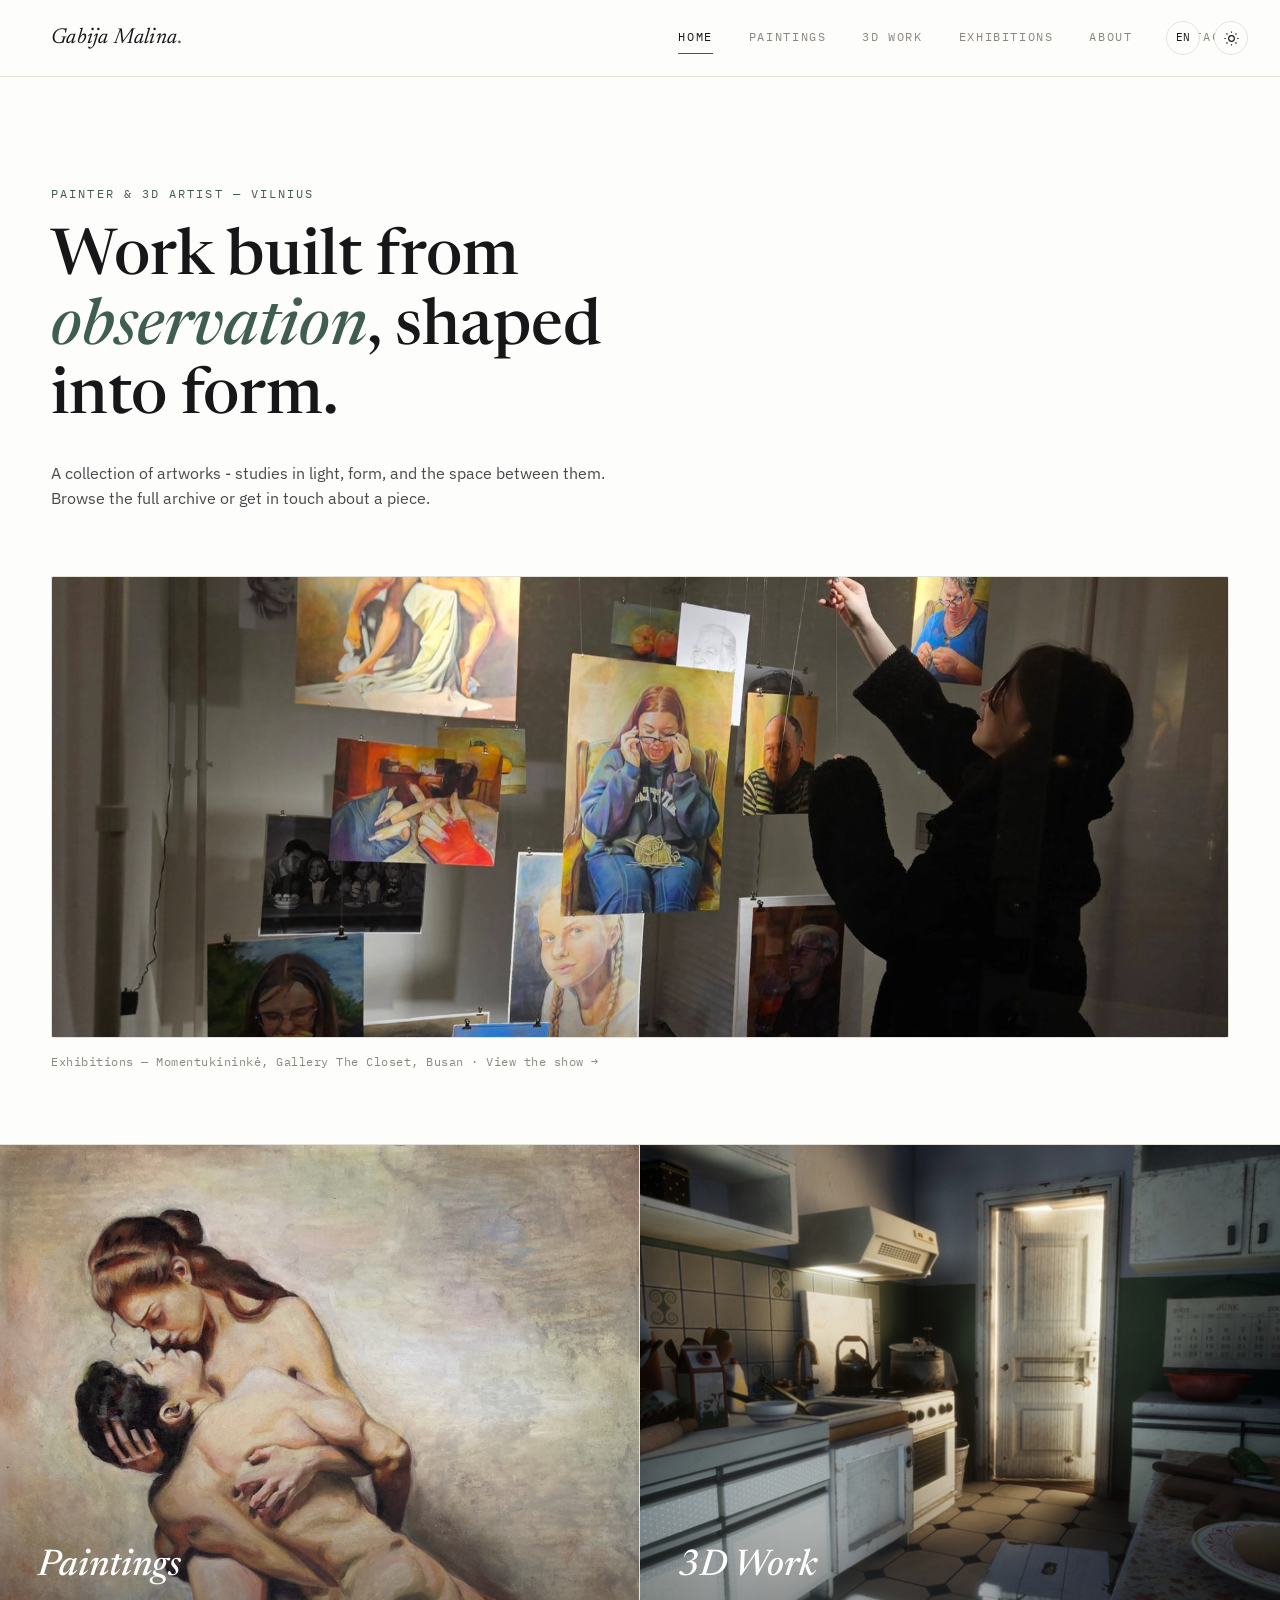
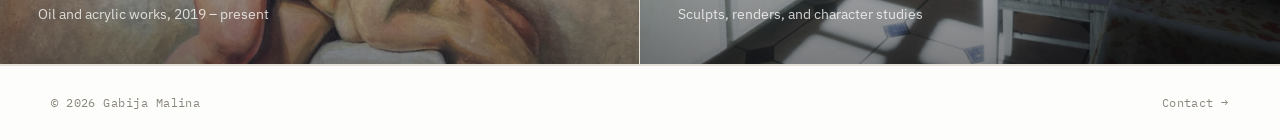
==== commit f958ab7f: "Add files via upload" ====
--- a/index.html
+++ b/index.html
@@ -100,6 +100,6 @@
   </div>
 </footer>
 
-<script src="js/main.js"></script>
+<script src="js/main.js?v=877553c360e7"></script>
 </body>
 </html>
--- a/css/style.css
+++ b/css/style.css
@@ -319,6 +319,11 @@
   filter: saturate(0.85);
 }
 
+.wing img[src$="/holding-on.jpg"] {
+  object-position: center top;
+  transform-origin: center top;
+}
+
 .wing:hover img,
 .wing:focus-visible img {
   transform: scale(1.08);
@@ -1393,6 +1398,23 @@
 }
 
 .project-shot--wide img { aspect-ratio: 16 / 8.8; }
+
+/* Main project videos use their full frame and native playback controls. */
+.project-video {
+  margin: 0;
+  border: 1px solid var(--line);
+  background: #000;
+  overflow: hidden;
+}
+
+.project-video video {
+  display: block;
+  width: 100%;
+  height: auto;
+  aspect-ratio: 16 / 9;
+  object-fit: contain;
+}
+
 
 .project-copy-grid {
   display: grid;
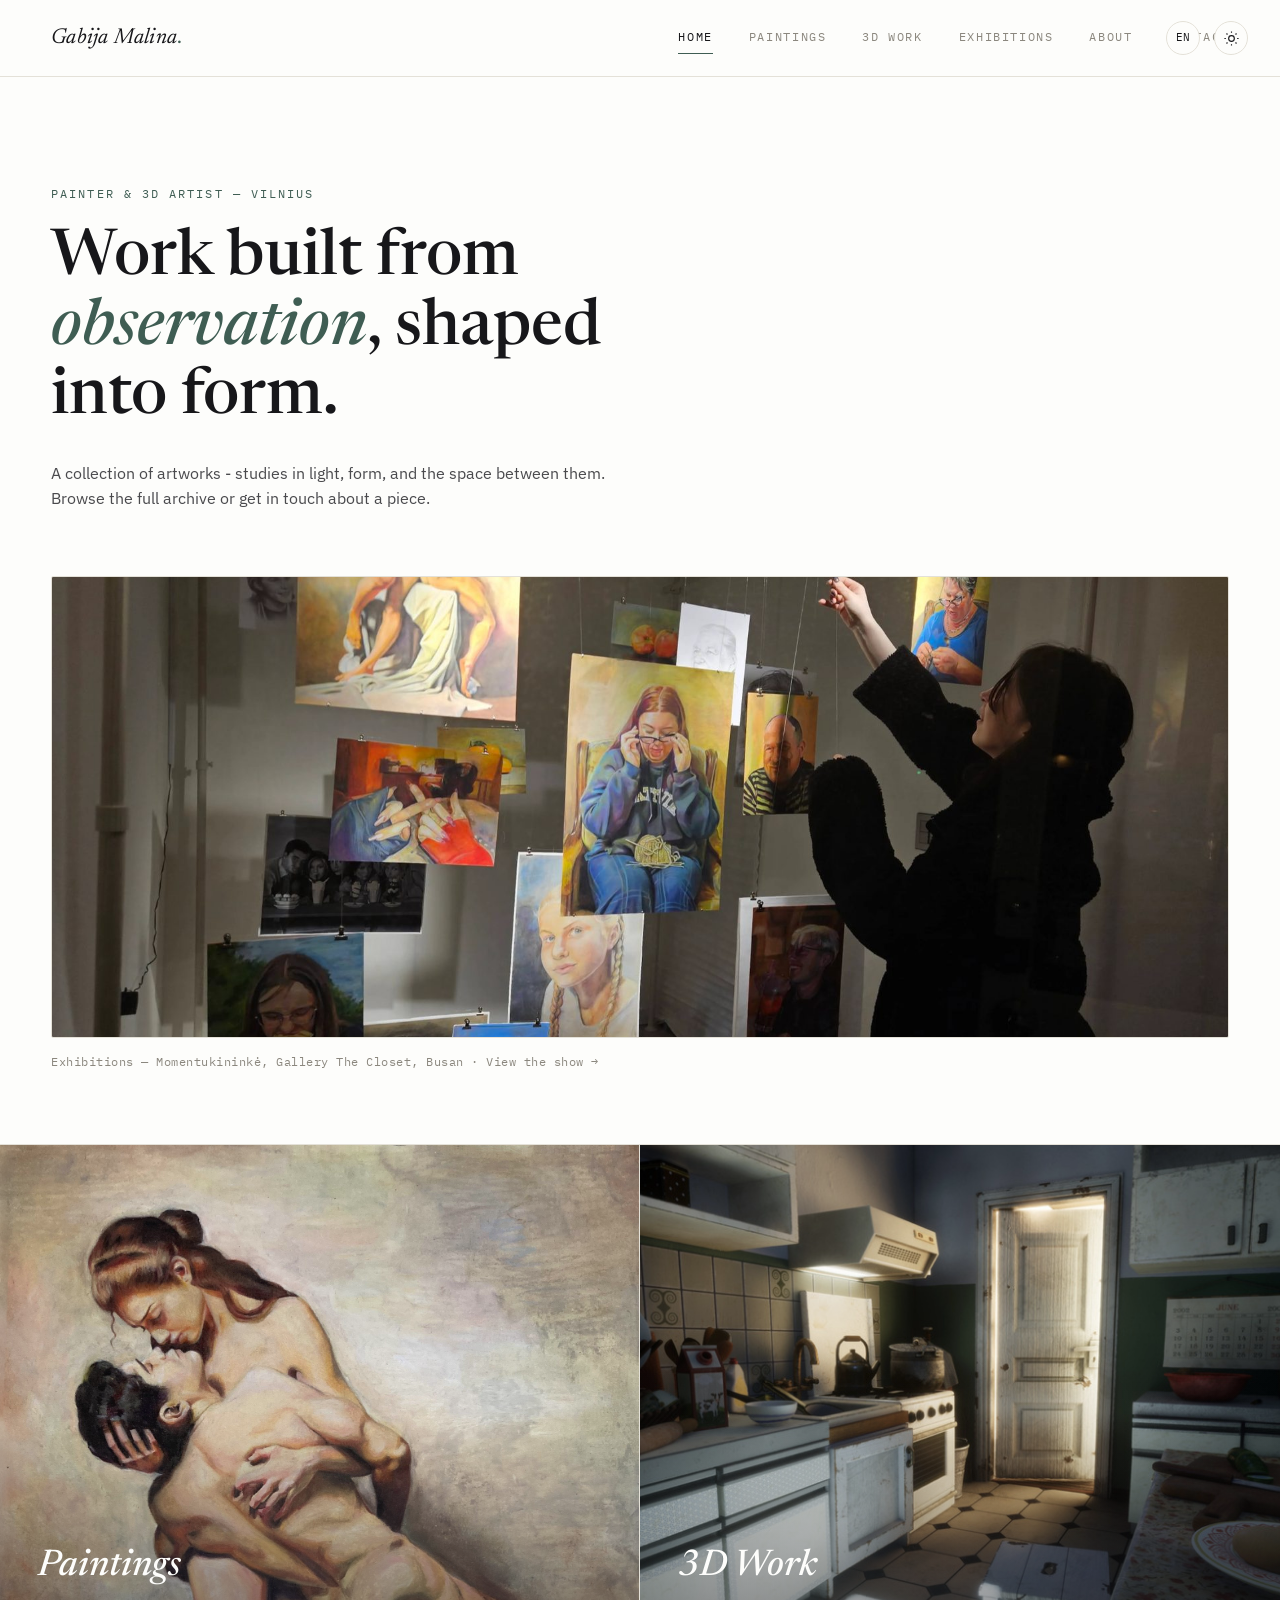
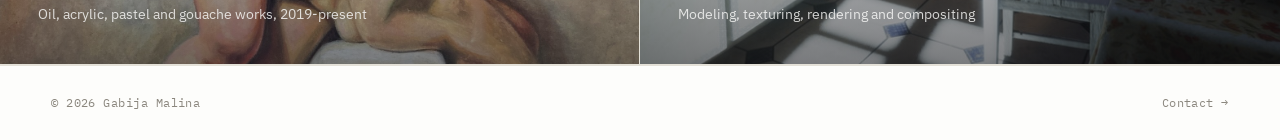
==== commit a86e25a4: "Add files via upload" ====
--- a/index.html
+++ b/index.html
@@ -80,14 +80,14 @@
       <img src="images/paintings/holding-on.jpg" alt="Holding On by Gabija Malina">
       <div class="wing-label">
         <h2>Paintings</h2>
-        <p>Oil and acrylic works, 2019 – present</p>
+        <p>Oil, acrylic, pastel and gouache works, 2019-present</p>
       </div>
     </a>
     <a class="wing" href="/3d-work/">
       <img src="images/3d-work/soviet-kitchen-hero.jpg" alt="">
       <div class="wing-label">
         <h2>3D Work</h2>
-        <p>Sculpts, renders, and character studies</p>
+        <p>Modeling, texturing, rendering and compositing</p>
       </div>
     </a>
   </section>
